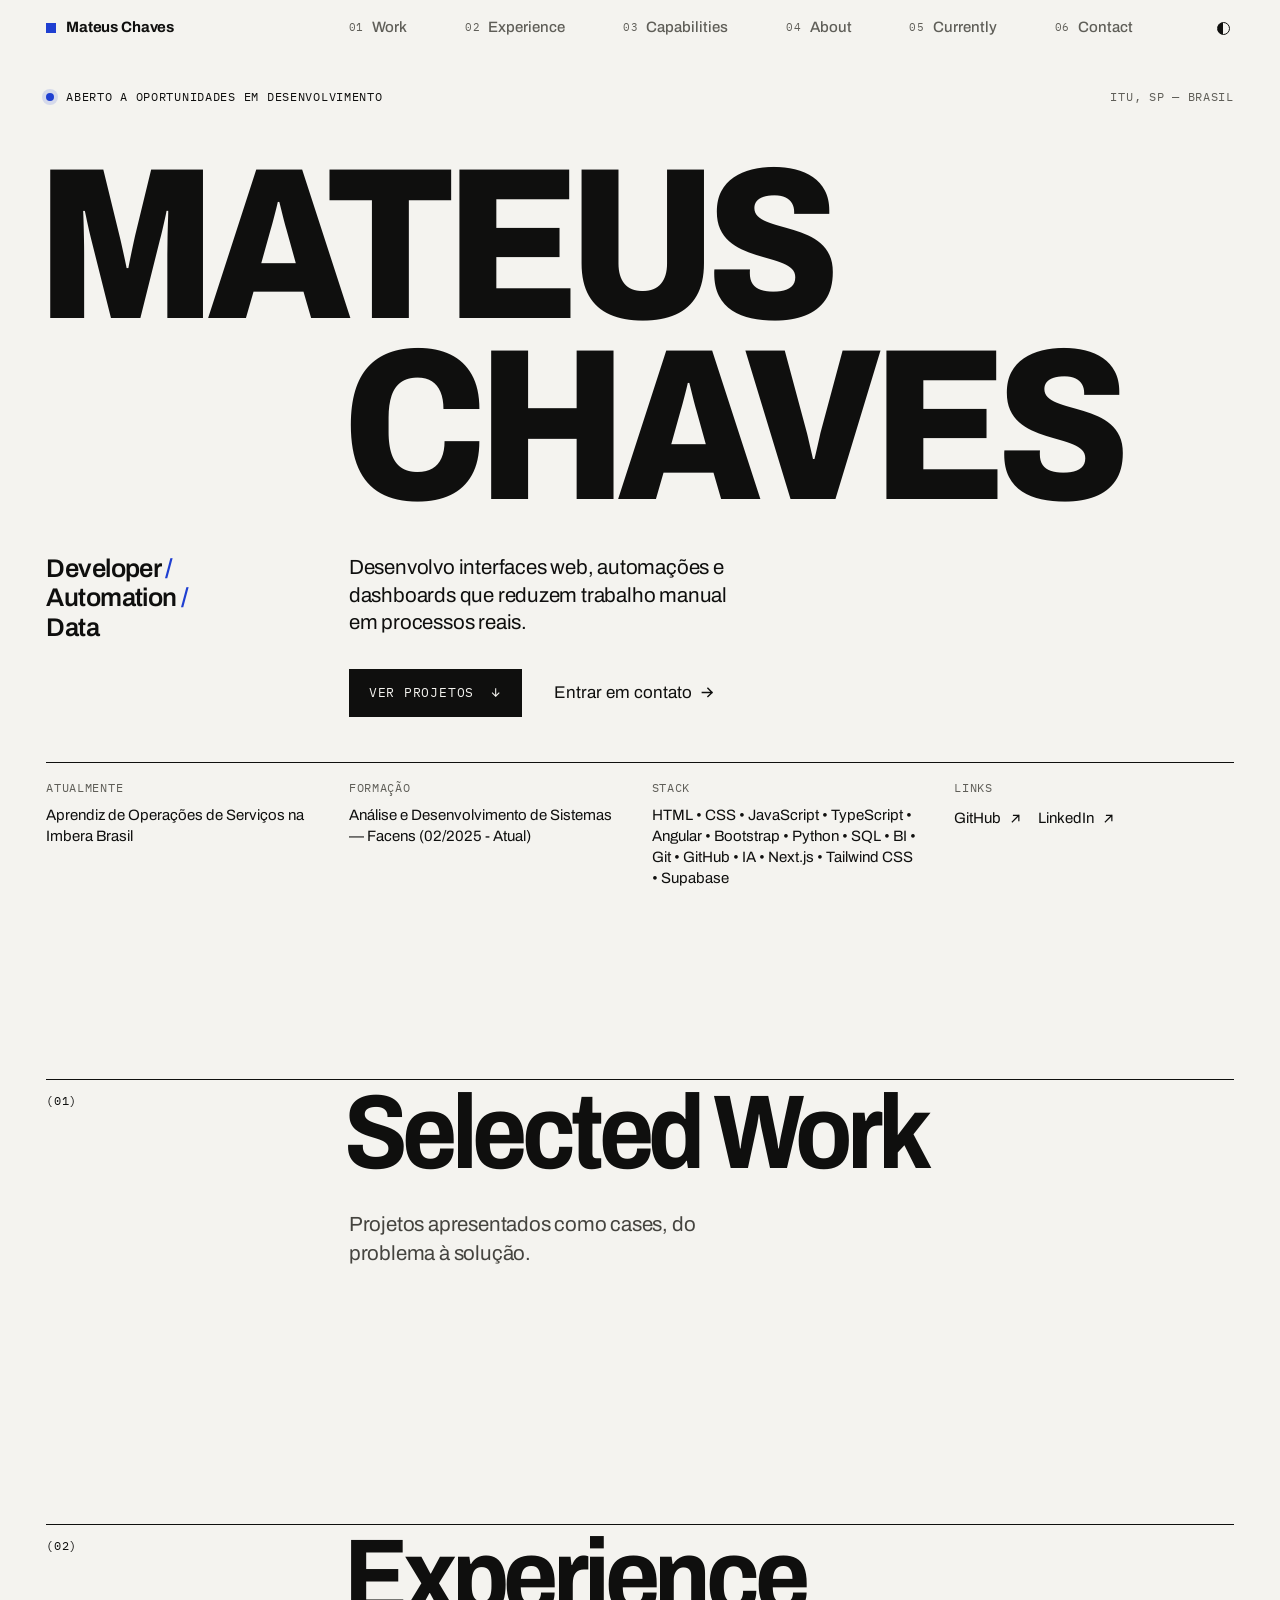
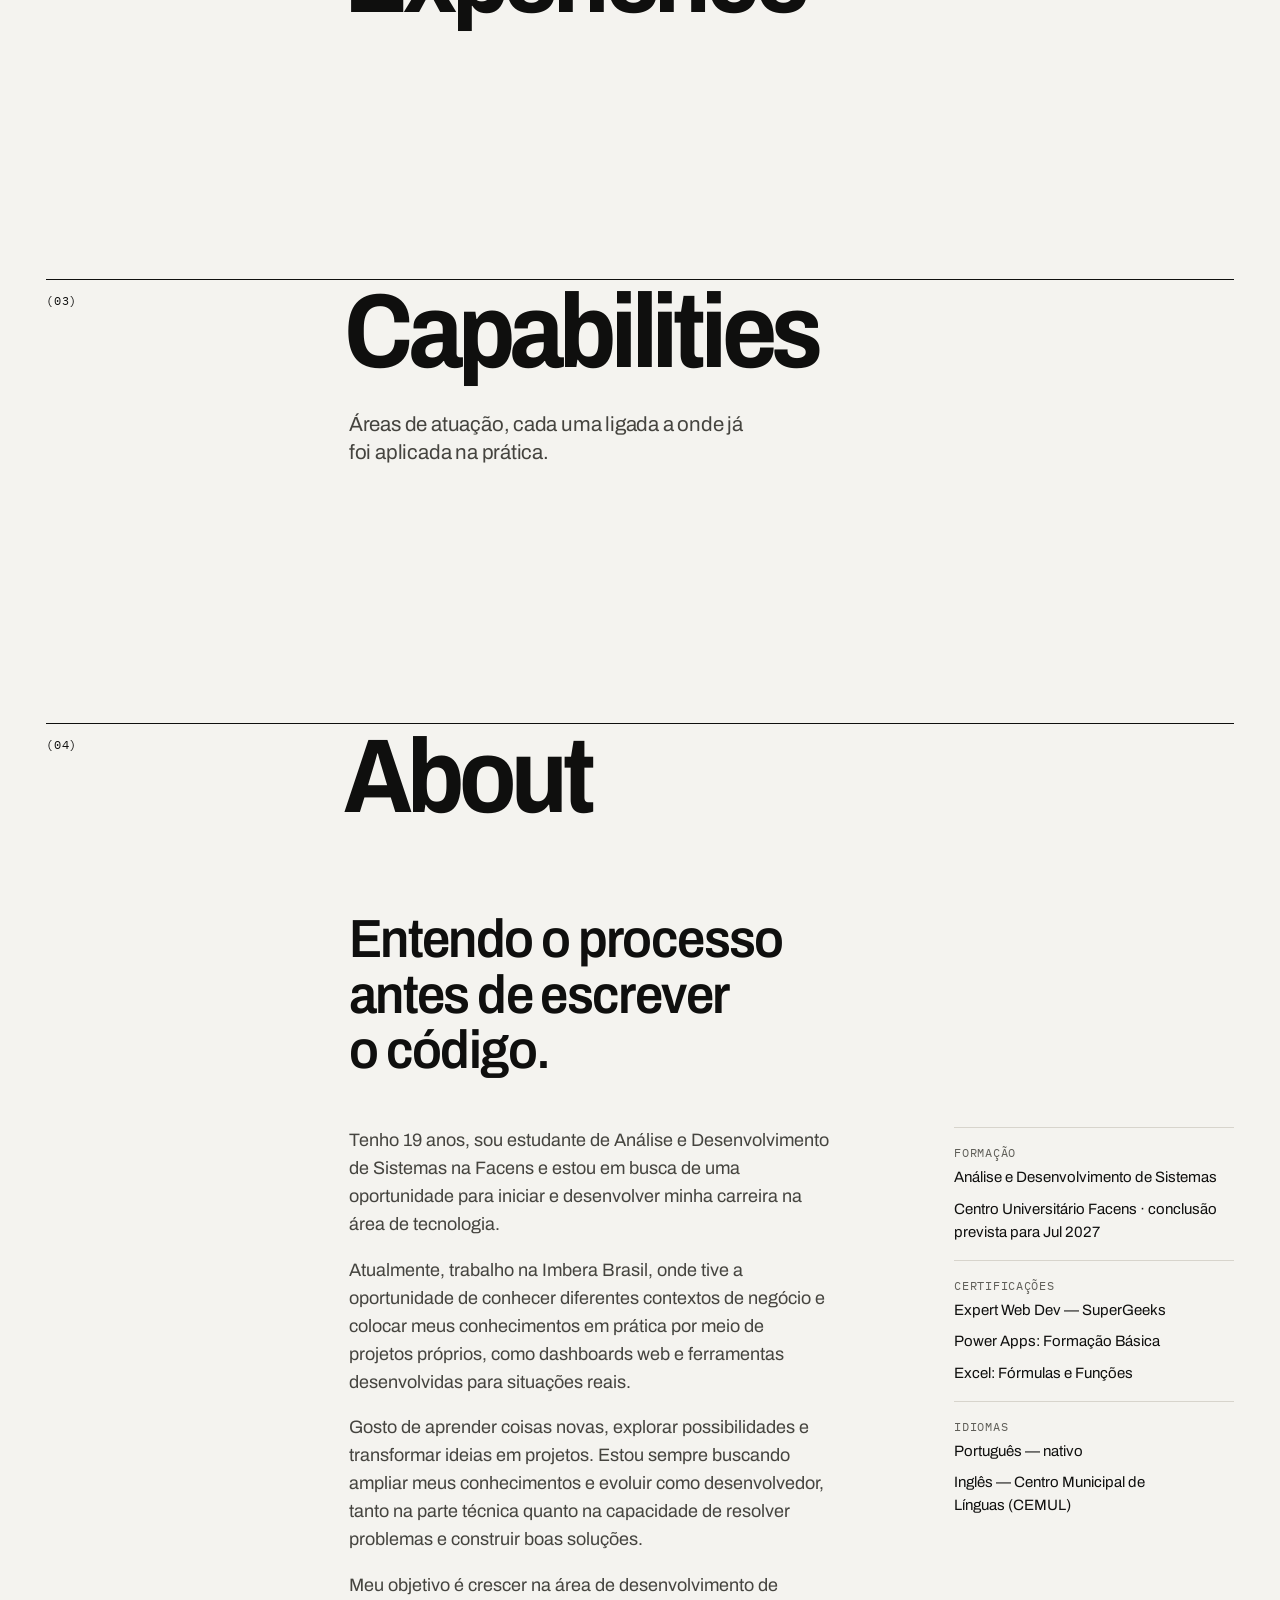
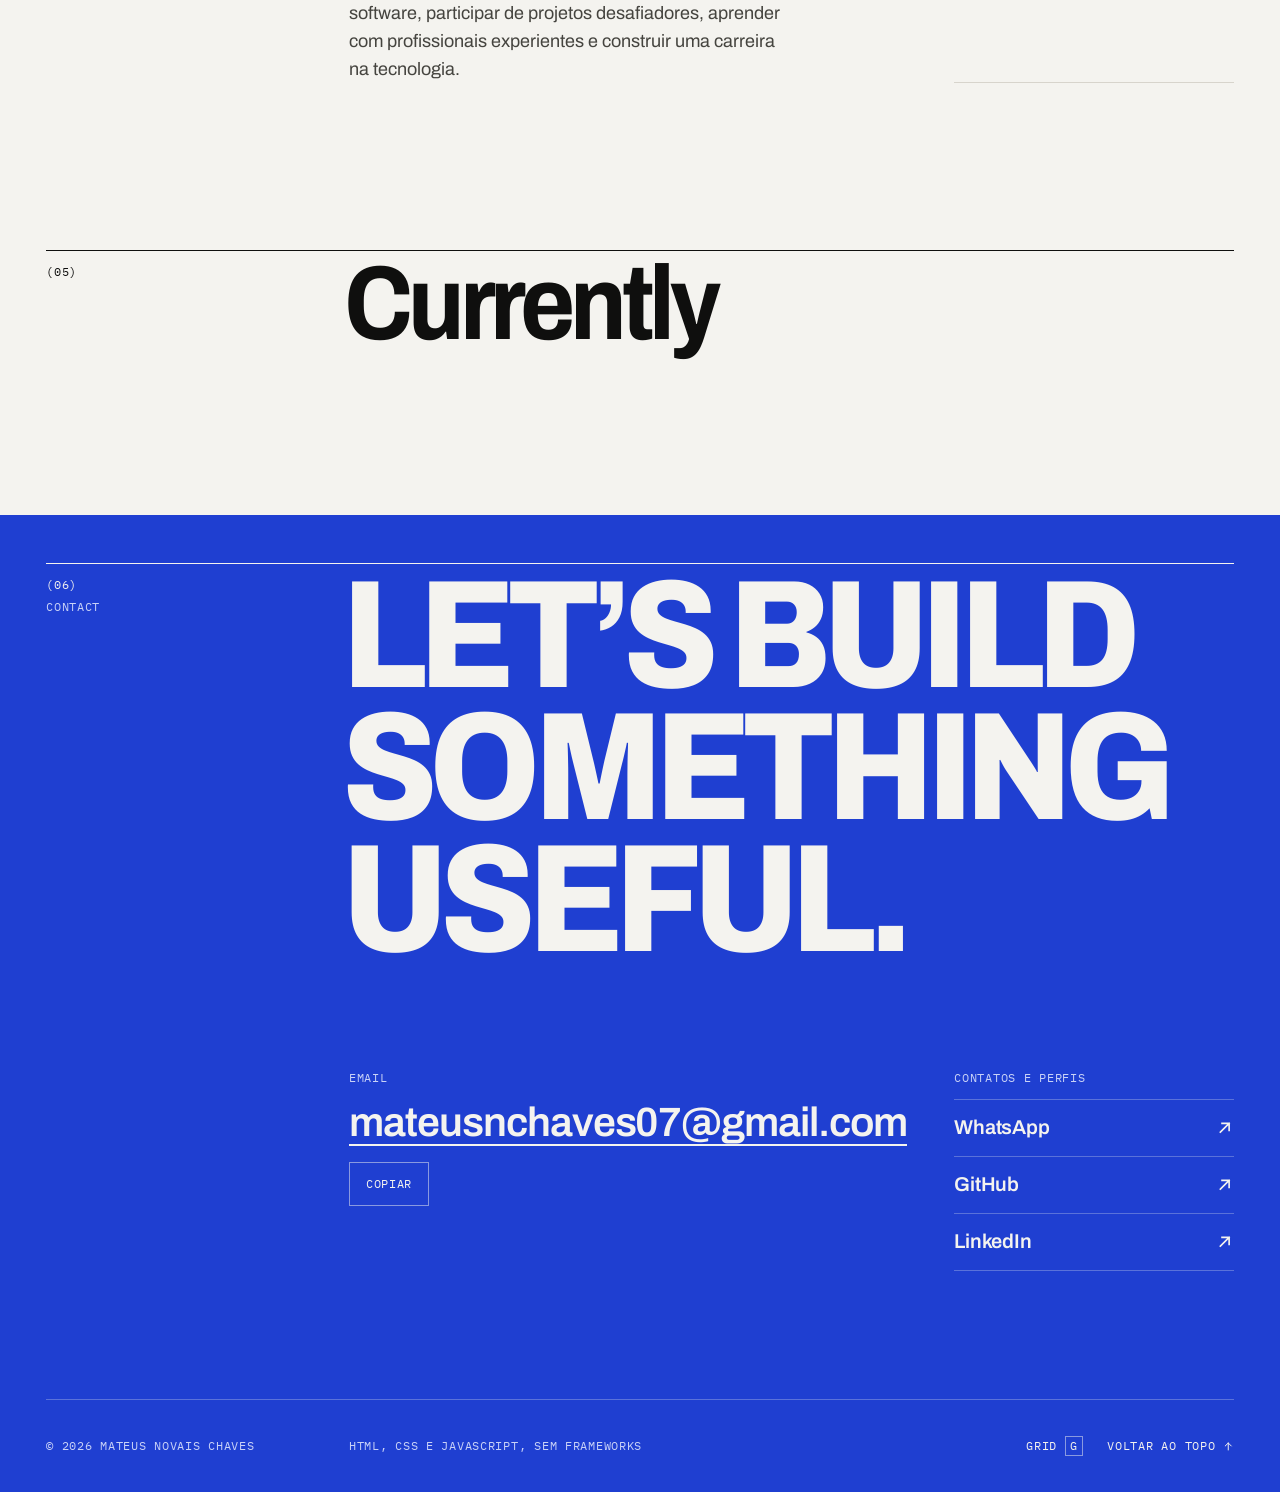
==== index.html @ 468cf343 "Redesenha projetos e adiciona modo escuro, intro e animações Projetos em zig-zag com moldura e pan v" ====
<!doctype html>
<html lang="pt-BR">
  <head>
    <meta charset="utf-8">
    <meta name="viewport" content="width=device-width, initial-scale=1">
    <title>Mateus Chaves — Developer / Automation / Data</title>
    <meta name="description" content="Portfólio de Mateus Chaves, estudante de Análise e Desenvolvimento de Sistemas. Desenvolvimento web, automação de processos e dados.">
    <meta name="author" content="Mateus Novais Chaves">
    <meta name="color-scheme" content="light">
    <meta name="theme-color" content="#f4f3ef">
    <link rel="canonical" href="https://mateusnchaves.github.io/">

    <meta property="og:type" content="website">
    <meta property="og:locale" content="pt_BR">
    <meta property="og:site_name" content="Mateus Chaves">
    <meta property="og:title" content="Mateus Chaves — Developer / Automation / Data">
    <meta property="og:description" content="Desenvolvimento web, automação de processos e dados.">
    <meta property="og:url" content="https://mateusnchaves.github.io/">
    <meta property="og:image" content="https://mateusnchaves.github.io/assets/og-image.png">
    <meta property="og:image:width" content="1200">
    <meta property="og:image:height" content="630">
    <meta property="og:image:alt" content="Mateus Chaves — Developer / Automation / Data">
    <meta name="twitter:card" content="summary_large_image">

    <link rel="icon" href="assets/favicon-32.png" sizes="32x32" type="image/png">
    <link rel="icon" href="assets/favicon.svg" type="image/svg+xml">
    <link rel="apple-touch-icon" href="assets/apple-touch-icon.png">

    <link rel="preconnect" href="https://fonts.googleapis.com">
    <link rel="preconnect" href="https://fonts.gstatic.com" crossorigin>
    <link rel="stylesheet" href="https://fonts.googleapis.com/css2?family=Archivo:wdth,wght@75..100,400..800&family=IBM+Plex+Mono:wght@400;500&display=swap">

    <link rel="stylesheet" href="src/styles/tokens.css">
    <link rel="stylesheet" href="src/styles/base.css">
    <link rel="stylesheet" href="src/styles/layout.css">
    <link rel="stylesheet" href="src/styles/components.css">
    <link rel="stylesheet" href="src/styles/sections.css">

    <script>
      (function () {
        var root = document.documentElement;
        root.classList.add('js');
        // Aplica o tema salvo antes da primeira pintura, para a página não piscar no tema errado.
        try {
          if (localStorage.getItem('theme') === 'dark') root.dataset.theme = 'dark';
        } catch (e) {}
        // Tela de entrada: só na primeira visita da sessão e sem movimento reduzido.
        try {
          if (!sessionStorage.getItem('intro-seen') && !matchMedia('(prefers-reduced-motion: reduce)').matches) {
            root.classList.add('is-loading');
          }
        } catch (e) {}
      })();
    </script>
    <script type="module" src="src/main.js"></script>

    <script type="application/ld+json">
      {
        "@context": "https://schema.org",
        "@type": "Person",
        "name": "Mateus Novais Chaves",
        "alternateName": "Mateus Chaves",
        "url": "https://mateusnchaves.github.io/",
        "email": "mailto:mateusnchaves07@gmail.com",
        "jobTitle": "Aprendiz de Operações de Serviços",
        "worksFor": { "@type": "Organization", "name": "Imbera Brasil" },
        "address": { "@type": "PostalAddress", "addressLocality": "Itu", "addressRegion": "SP", "addressCountry": "BR" },
        "knowsAbout": ["Desenvolvimento web", "Automação de processos", "Dados"],
        "sameAs": ["https://github.com/mateusnchaves", "https://www.linkedin.com/in/mateusnchaves"]
      }
    </script>
  </head>

  <body>
    <svg width="0" height="0" style="position: absolute" aria-hidden="true" focusable="false">
      <defs>
        <symbol id="icon-arrow-ne" viewBox="0 0 16 16">
          <path d="M4 12 12 4M5.5 4H12v6.5" fill="none" stroke="currentColor" stroke-width="1.5" stroke-linecap="square" />
        </symbol>
        <symbol id="icon-arrow-e" viewBox="0 0 16 16">
          <path d="M2.5 8H13M8.5 3.5 13 8l-4.5 4.5" fill="none" stroke="currentColor" stroke-width="1.5" stroke-linecap="square" />
        </symbol>
        <symbol id="icon-arrow-s" viewBox="0 0 16 16">
          <path d="M8 2.5V13M3.5 8.5 8 13l4.5-4.5" fill="none" stroke="currentColor" stroke-width="1.5" stroke-linecap="square" />
        </symbol>
        <symbol id="icon-arrow-n" viewBox="0 0 16 16">
          <path d="M8 13.5V3M3.5 7.5 8 3l4.5 4.5" fill="none" stroke="currentColor" stroke-width="1.5" stroke-linecap="square" />
        </symbol>
        <symbol id="icon-plus" viewBox="0 0 16 16">
          <path d="M8 2.5v11M2.5 8h11" fill="none" stroke="currentColor" stroke-width="1.5" stroke-linecap="square" />
        </symbol>
      </defs>
    </svg>

    <div class="loader" aria-hidden="true" data-loader>
      <div class="container loader__inner">
        <p class="loader__name meta">Mateus Chaves</p>
        <p class="loader__count" data-loader-count>000</p>
        <div class="loader__bar"><span data-loader-bar></span></div>
      </div>
    </div>
    <script>
      // Contador da tela de entrada: sobe de 000 a 100 em ~1,4s (segura em 90 até a página carregar) e sai para cima.
      (function () {
        var root = document.documentElement;
        if (!root.classList.contains('is-loading')) return;

        var DURATION = 1400;
        var MAX_WAIT = 3500;
        var count = document.querySelector('[data-loader-count]');
        var bar = document.querySelector('[data-loader-bar]');
        var start = performance.now();
        var loaded = false;
        window.addEventListener('load', function () { loaded = true; }, { once: true });

        function frame(now) {
          var elapsed = now - start;
          var ready = loaded || elapsed > MAX_WAIT;
          var t = Math.min(elapsed / DURATION, ready ? 1 : 0.9);
          var progress = 1 - Math.pow(1 - t, 3);
          count.textContent = String(Math.round(progress * 100)).padStart(3, '0');
          bar.style.setProperty('--progress', progress.toFixed(3));
          if (t < 1) return requestAnimationFrame(frame);

          try { sessionStorage.setItem('intro-seen', '1'); } catch (e) {}
          setTimeout(function () {
            root.classList.add('is-revealing');
            setTimeout(function () { root.classList.remove('is-loading', 'is-revealing'); }, 800);
          }, 200);
        }
        requestAnimationFrame(frame);
      })();
    </script>

    <a class="skip-link" href="#main">Pular para o conteúdo</a>

    <header class="site-header" data-header>
      <div class="container site-header__inner">
        <a class="brand" href="#top"><span class="brand__mark" aria-hidden="true"></span>Mateus Chaves</a>
        <p class="site-header__current meta" aria-hidden="true" data-current-section>00 Index</p>
        <button
          class="theme-toggle"
          type="button"
          aria-pressed="false"
          aria-label="Modo escuro"
          data-theme-toggle
        ><span class="theme-toggle__mark" aria-hidden="true"></span></button>
        <button
          class="menu-toggle meta"
          type="button"
          aria-expanded="false"
          aria-controls="site-nav"
          data-menu-toggle
          data-label-expanded="Fechar"
          data-label-collapsed="Menu"
        >Menu</button>
        <nav class="site-nav" id="site-nav" aria-label="Seções" data-nav>
          <ol class="site-nav__list">
            <li><a class="site-nav__link" href="#work"><span class="site-nav__index">01</span><span lang="en" data-label>Work</span></a></li>
            <li><a class="site-nav__link" href="#experience"><span class="site-nav__index">02</span><span lang="en" data-label>Experience</span></a></li>
            <li><a class="site-nav__link" href="#capabilities"><span class="site-nav__index">03</span><span lang="en" data-label>Capabilities</span></a></li>
            <li><a class="site-nav__link" href="#about"><span class="site-nav__index">04</span><span lang="en" data-label>About</span></a></li>
            <li><a class="site-nav__link" href="#currently"><span class="site-nav__index">05</span><span lang="en" data-label>Currently</span></a></li>
            <li><a class="site-nav__link" href="#contact"><span class="site-nav__index">06</span><span lang="en" data-label>Contact</span></a></li>
          </ol>
          <button class="theme-toggle theme-toggle--menu" type="button" aria-pressed="false" data-theme-toggle>
            <span class="theme-toggle__mark" aria-hidden="true"></span>
            <span>Modo escuro</span>
          </button>
        </nav>
      </div>
    </header>

    <main id="main">
      <section class="hero" id="top" aria-labelledby="hero-title" data-section>
        <div class="container hero__inner">
          <div class="hero__top grid">
            <p class="hero__status status meta" data-intro style="--i: 0">
              <span class="status__dot" aria-hidden="true"></span>Aberto a oportunidades em desenvolvimento
            </p>
            <p class="hero__location meta" data-intro style="--i: 1">Itu, SP — Brasil</p>
          </div>

          <h1 class="hero__title" id="hero-title">
            <span class="hero__line">Mateus</span>
            <span class="hero__line">Chaves</span>
          </h1>

          <div class="hero__body grid">
            <p class="hero__role" lang="en" data-intro style="--i: 2">
              <span class="hero__role-part">Developer <span class="hero__role-sep">/</span></span>
              <span class="hero__role-part">Automation <span class="hero__role-sep">/</span></span>
              <span class="hero__role-part">Data</span>
            </p>
            <div class="hero__intro" data-intro style="--i: 3">
              <p class="hero__statement">
                Desenvolvo interfaces web, automações e dashboards que reduzem trabalho manual em processos reais.
              </p>
              <div class="hero__actions">
                <a class="button" href="#work">
                  Ver projetos
                  <svg class="icon" aria-hidden="true" focusable="false"><use href="#icon-arrow-s"></use></svg>
                </a>
                <a class="link-arrow" href="#contact">
                  Entrar em contato
                  <svg class="icon icon--east" aria-hidden="true" focusable="false"><use href="#icon-arrow-e"></use></svg>
                </a>
              </div>
            </div>
          </div>

          <dl class="hero__facts grid" data-intro style="--i: 4">
            <div class="fact">
              <dt class="meta">Atualmente</dt>
              <dd>Aprendiz de Operações de Serviços na Imbera Brasil</dd>
            </div>
            <div class="fact">
              <dt class="meta">Formação</dt>
              <dd>Análise e Desenvolvimento de Sistemas — Facens (02/2025 - Atual)</dd>
            </div>
            <div class="fact">
              <dt class="meta">Stack</dt>
              <dd>HTML • CSS • JavaScript • TypeScript • Angular • Bootstrap • Python • SQL • BI • Git • GitHub • IA • Next.js • Tailwind CSS • Supabase</dd>
            </div>
            <div class="fact">
              <dt class="meta">Links</dt>
              <dd class="fact__links">
                <a class="link-arrow" href="https://github.com/mateusnchaves" target="_blank" rel="me noopener noreferrer">
                  <span>GitHub<span class="visually-hidden"> (abre em nova aba)</span></span>
                  <svg class="icon" aria-hidden="true" focusable="false"><use href="#icon-arrow-ne"></use></svg>
                </a>
                <a class="link-arrow" href="https://www.linkedin.com/in/mateusnchaves" target="_blank" rel="me noopener noreferrer">
                  <span>LinkedIn<span class="visually-hidden"> (abre em nova aba)</span></span>
                  <svg class="icon" aria-hidden="true" focusable="false"><use href="#icon-arrow-ne"></use></svg>
                </a>
              </dd>
            </div>
          </dl>
        </div>
      </section>

      <section class="section" id="work" aria-labelledby="work-title" data-section>
        <div class="container">
          <header class="section-head grid" data-reveal>
            <p class="section-head__label">
              <span class="section-head__index meta">(01)</span>
              <span class="meta" data-meta="projects"></span>
            </p>
            <h2 class="section-head__title" id="work-title" lang="en">Selected Work</h2>
            <p class="section-head__lede">Projetos apresentados como cases, do problema à solução.</p>
          </header>
          <div data-mount="projects">
            <noscript>
              <p>Os projetos são carregados com JavaScript. Veja os repositórios no <a href="https://github.com/mateusnchaves">GitHub</a>.</p>
            </noscript>
          </div>
        </div>
      </section>

      <section class="section" id="experience" aria-labelledby="experience-title" data-section>
        <div class="container">
          <header class="section-head grid" data-reveal>
            <p class="section-head__label">
              <span class="section-head__index meta">(02)</span>
              <span class="meta" data-meta="experience"></span>
            </p>
            <h2 class="section-head__title" id="experience-title" lang="en">Experience</h2>
          </header>
          <div data-mount="experience">
            <noscript>
              <p>A experiência profissional é carregada com JavaScript. Veja o perfil no <a href="https://www.linkedin.com/in/mateusnchaves">LinkedIn</a>.</p>
            </noscript>
          </div>
        </div>
      </section>

      <section class="section" id="capabilities" aria-labelledby="capabilities-title" data-section>
        <div class="container">
          <header class="section-head grid" data-reveal>
            <p class="section-head__label">
              <span class="section-head__index meta">(03)</span>
              <span class="meta" data-meta="capabilities"></span>
            </p>
            <h2 class="section-head__title" id="capabilities-title" lang="en">Capabilities</h2>
            <p class="section-head__lede">Áreas de atuação, cada uma ligada a onde já foi aplicada na prática.</p>
          </header>
          <div data-mount="capabilities"></div>
        </div>
      </section>

      <section class="section" id="about" aria-labelledby="about-title" data-section>
        <div class="container">
          <header class="section-head grid" data-reveal>
            <p class="section-head__label">
              <span class="section-head__index meta">(04)</span>
            </p>
            <h2 class="section-head__title" id="about-title" lang="en">About</h2>
          </header>

          <div class="about grid">
            <p class="about__lead" data-reveal>Entendo o processo antes de escrever o código.</p>

            <div class="about__text" data-reveal>
              <p>
                Tenho 19 anos, sou estudante de Análise e Desenvolvimento de Sistemas na Facens e estou em busca de uma oportunidade para iniciar e desenvolver minha carreira na área de tecnologia.
              </p>
              <p>
                Atualmente, trabalho na Imbera Brasil, onde tive a oportunidade de conhecer diferentes contextos de negócio e colocar meus conhecimentos em prática por meio de projetos próprios, como dashboards web e ferramentas desenvolvidas para situações reais.
              </p>
              <p>
                Gosto de aprender coisas novas, explorar possibilidades e transformar ideias em projetos. Estou sempre buscando ampliar meus conhecimentos e evoluir como desenvolvedor, tanto na parte técnica quanto na capacidade de resolver problemas e construir boas soluções.
              </p>
              <p>
                Meu objetivo é crescer na área de desenvolvimento de software, participar de projetos desafiadores, aprender com profissionais experientes e construir uma carreira na tecnologia.
              </p>
            </div>

            <dl class="about__facts" data-reveal>
              <div class="about__fact">
                <dt class="meta">Formação</dt>
                <dd>Análise e Desenvolvimento de Sistemas</dd>
                <dd>Centro Universitário Facens · conclusão prevista para Jul 2027</dd>
              </div>
              <div class="about__fact">
                <dt class="meta">Certificações</dt>
                <dd>Expert Web Dev — SuperGeeks</dd>
                <dd>Power Apps: Formação Básica</dd>
                <dd>Excel: Fórmulas e Funções</dd>
              </div>
              <div class="about__fact">
                <dt class="meta">Idiomas</dt>
                <dd>Português — nativo</dd>
                <dd>Inglês — Centro Municipal de Línguas (CEMUL)</dd>
              </div>
            </dl>
          </div>
        </div>
      </section>

      <section class="section" id="currently" aria-labelledby="currently-title" data-section>
        <div class="container">
          <header class="section-head grid" data-reveal>
            <p class="section-head__label">
              <span class="section-head__index meta">(05)</span>
              <span class="meta" data-meta="currently"></span>
            </p>
            <h2 class="section-head__title" id="currently-title" lang="en">Currently</h2>
          </header>
          <div data-mount="currently"></div>
        </div>
      </section>

      <section class="contact" id="contact" aria-labelledby="contact-title" data-section>
        <div class="container">
          <header class="section-head grid">
            <p class="section-head__label">
              <span class="section-head__index meta">(06)</span>
              <span class="meta" lang="en">Contact</span>
            </p>
            <h2 class="section-head__title contact__title" id="contact-title" lang="en" data-reveal>
              <span>Let’s build</span>
              <span>something</span>
              <span>useful.</span>
            </h2>
          </header>

          <div class="contact__body grid">
            <div class="contact__block contact__block--email" data-reveal>
              <p class="meta">Email</p>
              <div class="contact__email">
                <a class="contact__email-link" href="mailto:mateusnchaves07@gmail.com">mateusnchaves07@gmail.com</a>
                <button
                  class="contact__copy"
                  type="button"
                  hidden
                  data-copy="mateusnchaves07@gmail.com"
                  data-copied-label="Copiado"
                  data-copied-message="Email copiado para a área de transferência."
                >Copiar</button>
                <span class="visually-hidden" role="status" data-copy-status></span>
              </div>
            </div>

            <div class="contact__block contact__block--links" data-reveal>
              <p class="meta">Contatos e perfis</p>
              <ul class="contact__links">
                <li>
                  <a class="link-arrow" href="https://wa.link/pujfuz" target="_blank" rel="noopener noreferrer">
                    <span>WhatsApp<span class="visually-hidden"> (abre em nova aba)</span></span>
                    <svg class="icon" aria-hidden="true" focusable="false"><use href="#icon-arrow-ne"></use></svg>
                  </a>
                </li>
                <li>
                  <a class="link-arrow" href="https://github.com/mateusnchaves" target="_blank" rel="me noopener noreferrer">
                    <span>GitHub<span class="visually-hidden"> (abre em nova aba)</span></span>
                    <svg class="icon" aria-hidden="true" focusable="false"><use href="#icon-arrow-ne"></use></svg>
                  </a>
                </li>
                <li>
                  <a class="link-arrow" href="https://www.linkedin.com/in/mateusnchaves" target="_blank" rel="me noopener noreferrer">
                    <span>LinkedIn<span class="visually-hidden"> (abre em nova aba)</span></span>
                    <svg class="icon" aria-hidden="true" focusable="false"><use href="#icon-arrow-ne"></use></svg>
                  </a>
                </li>
              </ul>
            </div>
          </div>
        </div>
      </section>
    </main>

    <footer class="site-footer">
      <div class="container">
        <div class="grid site-footer__inner">
          <p class="site-footer__item meta">© <span data-year>2026</span> Mateus Novais Chaves</p>
          <p class="site-footer__item meta">HTML, CSS e JavaScript, sem frameworks</p>
          <div class="site-footer__actions meta">
            <button type="button" aria-pressed="false" data-grid-toggle>Grid <kbd>G</kbd></button>
            <a href="#top">
              Voltar ao topo
              <svg class="icon" aria-hidden="true" focusable="false"><use href="#icon-arrow-n"></use></svg>
            </a>
          </div>
        </div>
      </div>
    </footer>

    <div class="grid-overlay" aria-hidden="true" hidden data-grid-overlay></div>
  </body>
</html>
---- src/styles/tokens.css ----
:root {
  color-scheme: light;

  /* Color */
  --color-paper: #f4f3ef;
  --color-surface: #eae8e2;
  --color-ink: #0f0f0e;
  --color-ink-2: #45443f;
  --color-ink-3: #5f5e58;
  --color-line: #d7d4cc;
  --color-cobalt: #1f3fd1;
  --color-cobalt-tint: rgb(31 63 209 / 0.06);
  /* Fundo cobalto com texto claro (contato, rodapé, seleção). No claro é igual ao acento. */
  --color-cobalt-fill: var(--color-cobalt);
  --color-on-cobalt: #f4f3ef;
  --color-on-cobalt-2: #c9d2f7;

  /* Type */
  --font-sans: "Archivo", "Helvetica Neue", Arial, system-ui, sans-serif;
  --font-mono: "IBM Plex Mono", ui-monospace, "SFMono-Regular", Menlo, Consolas, monospace;

  --text-hero: clamp(4.25rem, min(17vw, 24svh), 16.5rem);
  --text-display: clamp(3rem, 8.2vw, 8rem);
  --text-h2: clamp(2rem, 4.2vw, 3.75rem);
  --text-h3: clamp(1.375rem, 2vw, 1.75rem);
  --text-lead: clamp(1.1875rem, 1.6vw, 1.5rem);
  --text-body: 1.0625rem;
  --text-small: 0.9375rem;
  --text-meta: 0.75rem;

  --leading-display: 0.86;
  --leading-heading: 1.04;
  --leading-body: 1.55;

  --tracking-display: -0.05em;
  --tracking-heading: -0.03em;
  --tracking-meta: 0.06em;

  --stretch-display: 88%;
  /* Compensa o recuo lateral das letras em tamanhos grandes, alinhando-as à borda do grid. */
  --optical-offset: -0.045em;

  /* Space */
  --space-1: 0.25rem;
  --space-2: 0.5rem;
  --space-3: 0.75rem;
  --space-4: 1rem;
  --space-5: 1.5rem;
  --space-6: 2rem;
  --space-7: 3rem;
  --space-8: 4rem;
  --space-9: 6rem;

  /* Layout */
  --columns: 12;
  --gutter: clamp(1rem, 1.8vw, 1.5rem);
  --margin: clamp(1rem, 3.6vw, 3.5rem);
  --max-width: 100rem;
  --header-height: 3.5rem;
  --section-space: clamp(6rem, 13vw, 11rem);

  --rule: 1px solid var(--color-line);
  --rule-strong: 1px solid var(--color-ink);

  /* Motion */
  --ease-out: cubic-bezier(0.2, 0.7, 0.1, 1);
  --duration-fast: 160ms;
  --duration-base: 320ms;
  --duration-slow: 800ms;
}

/* Modo escuro: só quando o visitante liga no botão do header. O tema claro é o padrão. */
:root[data-theme="dark"] {
  color-scheme: dark;

  --color-paper: #121211;
  --color-surface: #1c1b19;
  --color-ink: #ecebe5;
  --color-ink-2: #b9b7af;
  --color-ink-3: #94928a;
  --color-line: #2e2d2a;
  --color-cobalt: #8095ff;
  --color-cobalt-fill: #2a46d6;
  --color-cobalt-tint: rgb(128 149 255 / 0.1);
}
---- src/styles/base.css ----
*,
*::before,
*::after {
  box-sizing: border-box;
}

* {
  margin: 0;
}

html {
  -webkit-text-size-adjust: 100%;
  text-size-adjust: 100%;
}

body {
  min-height: 100vh;
  background-color: var(--color-paper);
  color: var(--color-ink);
  font-family: var(--font-sans);
  font-size: var(--text-body);
  line-height: var(--leading-body);
  font-kerning: normal;
  -webkit-font-smoothing: antialiased;
  -moz-osx-font-smoothing: grayscale;
}

img,
svg {
  display: block;
  max-width: 100%;
}

img {
  height: auto;
}

ul,
ol {
  padding: 0;
  list-style: none;
}

a {
  color: inherit;
  text-decoration: none;
}

button {
  padding: 0;
  border: 0;
  background: none;
  color: inherit;
  font: inherit;
  cursor: pointer;
}

h1,
h2,
h3,
h4 {
  font-size: inherit;
  font-weight: inherit;
  line-height: var(--leading-heading);
  text-wrap: balance;
}

p,
li,
dd {
  text-wrap: pretty;
}

code {
  font-family: var(--font-mono);
  font-size: 0.92em;
}

::selection {
  background-color: var(--color-cobalt-fill);
  color: var(--color-on-cobalt);
}

:focus-visible {
  outline: 2px solid var(--color-cobalt);
  outline-offset: 3px;
}

[id] {
  scroll-margin-top: var(--header-height);
}

/* Utilities */

.visually-hidden:not(:focus, :active) {
  position: absolute;
  width: 1px;
  height: 1px;
  overflow: hidden;
  clip-path: inset(50%);
  white-space: nowrap;
}

.meta {
  font-family: var(--font-mono);
  font-size: var(--text-meta);
  font-weight: 400;
  line-height: 1.5;
  letter-spacing: var(--tracking-meta);
  text-transform: uppercase;
  color: var(--color-ink-3);
  font-variant-numeric: tabular-nums;
}

.skip-link {
  position: fixed;
  top: var(--space-3);
  left: var(--space-3);
  z-index: 100;
  padding: var(--space-3) var(--space-4);
  background-color: var(--color-ink);
  color: var(--color-paper);
  font-family: var(--font-mono);
  font-size: var(--text-meta);
  letter-spacing: var(--tracking-meta);
  text-transform: uppercase;
  transform: translateY(-200%);
}

.skip-link:focus {
  transform: none;
}

/* Motion */

@media (prefers-reduced-motion: no-preference) {
  html {
    scroll-behavior: smooth;
  }

  .has-reveal [data-reveal] {
    transition:
      opacity var(--duration-slow) var(--ease-out) var(--reveal-delay, 0ms),
      transform var(--duration-slow) var(--ease-out) var(--reveal-delay, 0ms);
  }

  .has-reveal [data-reveal]:not(.is-revealed) {
    opacity: 0;
    transform: translateY(1.5rem);
  }
}

@media (prefers-reduced-motion: reduce) {
  *,
  *::before,
  *::after {
    animation-duration: 0.01ms !important;
    animation-iteration-count: 1 !important;
    transition-duration: 0.01ms !important;
    transition-delay: 0ms !important;
  }
}
---- src/styles/layout.css ----
/*
  Breakpoints
  48em  (768px)  tablet
  60em  (960px)  navegação em linha
  64em  (1024px) desktop — ativa a coluna lateral de metadados (colunas 1–3)
*/

.container {
  width: 100%;
  max-width: var(--max-width);
  margin-inline: auto;
  padding-inline: var(--margin);
}

.grid {
  display: grid;
  grid-template-columns: repeat(var(--columns), minmax(0, 1fr));
  column-gap: var(--gutter);
}

.scroll-sentinel {
  position: absolute;
  top: 0;
  left: 0;
  width: 1px;
  height: 8px;
  pointer-events: none;
}

/* Header */

.site-header {
  position: fixed;
  inset: 0 0 auto;
  z-index: 50;
  background-color: var(--color-paper);
  border-bottom: 1px solid transparent;
  transition: border-color var(--duration-base) ease;
}

.site-header.is-scrolled,
.is-menu-open .site-header {
  border-bottom-color: var(--color-line);
}

.site-header__inner {
  display: flex;
  align-items: center;
  justify-content: space-between;
  gap: var(--space-4);
  height: var(--header-height);
}

.brand {
  display: inline-flex;
  align-items: center;
  gap: 0.625rem;
  font-size: var(--text-small);
  font-weight: 700;
  letter-spacing: -0.01em;
  white-space: nowrap;
}

.brand__mark {
  width: 0.625rem;
  height: 0.625rem;
  background-color: var(--color-cobalt);
  transition: transform var(--duration-base) var(--ease-out);
}

.brand:hover .brand__mark {
  transform: rotate(45deg);
}

.site-header__current {
  flex: 1;
  color: var(--color-ink);
  text-align: center;
}

.theme-toggle {
  display: inline-grid;
  place-items: center;
  min-width: 2.75rem;
  min-height: 2.75rem;
  color: var(--color-ink);
}

/* Círculo meio preenchido: gira meia volta no hover e inverte no modo escuro. */
.theme-toggle__mark {
  width: 0.8125rem;
  height: 0.8125rem;
  border: 1.5px solid currentColor;
  border-radius: 50%;
  background: linear-gradient(90deg, currentColor 50%, transparent 50%);
  transition: transform var(--duration-base) var(--ease-out);
}

.theme-toggle:hover .theme-toggle__mark,
.theme-toggle[aria-pressed="true"] .theme-toggle__mark {
  transform: rotate(180deg);
}

.theme-toggle[aria-pressed="true"]:hover .theme-toggle__mark {
  transform: rotate(0deg);
}

/* No celular o botão fica dentro do menu, para o header não apertar. */
.theme-toggle--menu {
  display: inline-flex;
  gap: var(--space-3);
  margin-top: var(--space-5);
  font-family: var(--font-mono);
  font-size: var(--text-meta);
  letter-spacing: var(--tracking-meta);
  text-transform: uppercase;
}

@media (max-width: 59.99em) {
  .site-header__inner > .theme-toggle {
    display: none;
  }
}

@media (min-width: 60em) {
  .theme-toggle--menu {
    display: none;
  }
}

.menu-toggle {
  min-width: 3.5rem;
  min-height: 2.75rem;
  color: var(--color-ink);
  text-align: right;
}

.site-nav__link {
  position: relative;
  display: inline-flex;
  align-items: baseline;
  gap: 0.5rem;
  color: var(--color-ink-3);
  font-size: var(--text-small);
  font-weight: 500;
  transition: color var(--duration-fast) ease;
}

.site-nav__index {
  font-family: var(--font-mono);
  font-size: 0.6875rem;
  font-weight: 400;
  letter-spacing: var(--tracking-meta);
  font-variant-numeric: tabular-nums;
  transition: color var(--duration-fast) ease;
}

.site-nav__link:hover,
.site-nav__link[aria-current="true"] {
  color: var(--color-ink);
}

.site-nav__link[aria-current="true"] .site-nav__index {
  color: var(--color-cobalt);
}

@media (max-width: 59.99em) {
  .site-nav {
    position: fixed;
    inset: var(--header-height) 0 0;
    display: none;
    overflow-y: auto;
    padding: var(--space-5) var(--margin) var(--space-7);
    background-color: var(--color-paper);
  }

  .is-menu-open {
    overflow: hidden;
  }

  .is-menu-open .site-nav {
    display: block;
    animation: menu-in var(--duration-base) var(--ease-out);
  }

  .site-nav__link {
    width: 100%;
    padding-block: var(--space-4);
    border-bottom: var(--rule);
    color: var(--color-ink);
    font-size: clamp(2rem, 9vw, 3rem);
    font-weight: 700;
    font-stretch: var(--stretch-display);
    letter-spacing: var(--tracking-heading);
    line-height: 1;
  }

  .site-nav__index {
    min-width: 2rem;
    color: var(--color-ink-3);
  }
}

@media (min-width: 60em) {
  .site-header__inner {
    display: grid;
    grid-template-columns: repeat(var(--columns), minmax(0, 1fr));
    column-gap: var(--gutter);
  }

  .brand {
    grid-column: 1 / span 3;
  }

  .site-nav {
    grid-column: 4 / span 8;
    align-self: stretch;
  }

  .theme-toggle {
    grid-row: 1;
    grid-column: 12;
    justify-self: end;
    margin-right: calc(var(--space-3) * -1);
  }

  .site-nav__list {
    display: flex;
    justify-content: space-between;
    height: 100%;
  }

  .site-nav__link {
    align-items: center;
    height: 100%;
  }

  .site-nav__link::after {
    content: "";
    position: absolute;
    right: 0;
    bottom: -1px;
    left: 0;
    height: 2px;
    background-color: var(--color-cobalt);
    transform: scaleX(0);
    transform-origin: left;
    transition: transform var(--duration-base) var(--ease-out);
  }

  .site-nav__link[aria-current="true"]::after {
    transform: scaleX(1);
  }

  .site-header__current,
  .menu-toggle {
    display: none;
  }
}

@keyframes menu-in {
  from {
    opacity: 0;
    transform: translateY(-0.5rem);
  }
}

/* Sections */

.section {
  padding-top: var(--section-space);
}

.section-head {
  row-gap: var(--space-5);
  margin-bottom: clamp(3rem, 7vw, 6.5rem);
  padding-top: var(--space-3);
  border-top: var(--rule-strong);
}

.section-head__label {
  display: flex;
  grid-column: 1 / -1;
  justify-content: space-between;
  gap: var(--space-4);
}

.section-head__index {
  color: var(--color-ink);
}

.section-head__title {
  grid-column: 1 / -1;
  margin-left: var(--optical-offset);
  font-size: var(--text-display);
  font-weight: 700;
  font-stretch: var(--stretch-display);
  line-height: var(--leading-display);
  letter-spacing: var(--tracking-display);
}

.section-head__lede {
  grid-column: 1 / -1;
  max-width: 34ch;
  color: var(--color-ink-2);
  font-size: var(--text-lead);
  line-height: 1.4;
  letter-spacing: -0.01em;
}

@media (min-width: 64em) {
  .section-head {
    row-gap: var(--space-6);
  }

  .section-head__label {
    grid-column: 1 / span 3;
    flex-direction: column;
    justify-content: flex-start;
    gap: var(--space-1);
  }

  .section-head__title {
    grid-column: 4 / -1;
    margin-top: -0.04em;
  }

  .section-head__lede {
    grid-column: 4 / span 6;
  }
}

/* Footer */

.site-footer {
  background-color: var(--color-cobalt-fill);
  color: var(--color-on-cobalt);
}

.site-footer__inner {
  row-gap: var(--space-3);
  padding-block: var(--space-5);
  border-top: 1px solid color-mix(in srgb, var(--color-on-cobalt) 28%, transparent);
}

.site-footer .meta {
  color: var(--color-on-cobalt-2);
}

.site-footer__item {
  grid-column: 1 / -1;
}

.site-footer__actions {
  display: flex;
  grid-column: 1 / -1;
  gap: var(--space-5);
}

.site-footer__actions a,
.site-footer__actions button {
  display: inline-flex;
  align-items: center;
  gap: 0.5rem;
  min-height: 2.75rem;
  color: var(--color-on-cobalt);
  text-transform: inherit;
  letter-spacing: inherit;
}

.site-footer__actions .icon {
  transition: transform var(--duration-base) var(--ease-out);
}

.site-footer__actions a:hover .icon {
  transform: translateY(-2px);
}

.site-footer kbd {
  padding: 0 0.35em;
  border: 1px solid color-mix(in srgb, var(--color-on-cobalt) 50%, transparent);
  font-family: inherit;
}

.site-footer__actions button[aria-pressed="true"] {
  text-decoration: underline;
  text-underline-offset: 0.3em;
}

@media (min-width: 48em) {
  .site-footer__inner {
    align-items: center;
  }

  .site-footer__item {
    grid-column: span 6;
  }

  .site-footer__actions {
    grid-column: 1 / -1;
  }
}

@media (min-width: 64em) {
  .site-footer__item:first-child {
    grid-column: 1 / span 3;
  }

  .site-footer__item {
    grid-column: span 4;
  }

  .site-footer__actions {
    grid-column: span 5;
    justify-content: flex-end;
  }
}

@media (hover: none) {
  [data-grid-toggle] {
    display: none !important;
  }
}

/* Grid overlay (tecla G) */

.grid-overlay {
  position: fixed;
  inset: 0;
  z-index: 90;
  pointer-events: none;
}

.grid-overlay[hidden] {
  display: none;
}

.grid-overlay > .grid {
  height: 100%;
}

.grid-overlay span {
  background-color: color-mix(in srgb, var(--color-cobalt) 7%, transparent);
  box-shadow:
    inset 1px 0 color-mix(in srgb, var(--color-cobalt) 22%, transparent),
    inset -1px 0 color-mix(in srgb, var(--color-cobalt) 22%, transparent);
}

/* Tela de entrada (primeira visita da sessão). O script do <head> liga .is-loading. */

.loader {
  display: none;
}

.is-loading {
  overflow: hidden;
  animation: loader-unlock 0s linear 4s forwards;
}

.is-loading .loader {
  position: fixed;
  inset: 0;
  z-index: 200;
  display: block;
  background-color: var(--color-paper);
  transition: transform 800ms var(--ease-out);
  /* Se o JS falhar, a tela some sozinha depois de alguns segundos. */
  animation: loader-failsafe 0s linear 4s forwards;
}

.is-revealing .loader {
  transform: translateY(-100%);
}

.loader__inner {
  display: grid;
  align-content: end;
  gap: var(--space-4);
  height: 100%;
  padding-bottom: clamp(2rem, 6vh, 4rem);
}

.loader__name {
  color: var(--color-ink-3);
}

.loader__count {
  margin-left: var(--optical-offset);
  font-size: var(--text-hero);
  font-weight: 800;
  font-stretch: var(--stretch-display);
  font-variant-numeric: tabular-nums;
  line-height: 0.84;
  letter-spacing: var(--tracking-display);
}

.loader__bar {
  height: 2px;
  background-color: var(--color-line);
}

.loader__bar span {
  display: block;
  height: 100%;
  background-color: var(--color-cobalt);
  transform: scaleX(var(--progress, 0));
  transform-origin: left;
}

/* Segura a animação de entrada do hero até a tela de entrada sair. */
.is-loading:not(.is-revealing) .hero__line,
.is-loading:not(.is-revealing) [data-intro] {
  animation-play-state: paused;
}

@keyframes loader-unlock {
  to {
    overflow: visible;
  }
}

@keyframes loader-failsafe {
  to {
    visibility: hidden;
  }
}
---- src/styles/components.css ----
/* Icon */

.icon {
  flex: none;
  width: 0.875em;
  height: 0.875em;
}

/* Button */

.button {
  display: inline-flex;
  align-items: center;
  gap: var(--space-4);
  min-height: 3rem;
  padding-inline: 1.25rem;
  background-color: var(--color-ink);
  color: var(--color-paper);
  font-family: var(--font-mono);
  font-size: 0.8125rem;
  letter-spacing: var(--tracking-meta);
  text-transform: uppercase;
  transition: background-color var(--duration-fast) ease;
}

.button .icon {
  transition: transform var(--duration-base) var(--ease-out);
}

.button:hover {
  background-color: var(--color-cobalt);
}

.button:hover .icon {
  transform: translateY(3px);
}

/* Text link with arrow */

.link-arrow {
  display: inline-flex;
  align-items: center;
  gap: 0.5rem;
  min-height: 2.75rem;
  background: linear-gradient(currentColor, currentColor) 0 calc(100% - 0.6rem) / 0 1px no-repeat;
  transition:
    background-size var(--duration-base) var(--ease-out),
    color var(--duration-fast) ease;
}

.link-arrow .icon {
  transition: transform var(--duration-base) var(--ease-out);
}

.link-arrow:hover {
  background-size: calc(100% - 1.375em) 1px;
  color: var(--color-cobalt);
}

.link-arrow:hover .icon {
  transform: translate(2px, -2px);
}

.link-arrow:hover .icon--east {
  transform: translateX(3px);
}

/* Tags */

.tags {
  display: flex;
  flex-wrap: wrap;
  gap: 0.375rem;
}

.tag {
  padding: 0.25rem 0.5rem;
  border: var(--rule);
  color: var(--color-ink-2);
  font-family: var(--font-mono);
  font-size: 0.75rem;
  line-height: 1.3;
}

/* Status */

.status {
  display: inline-flex;
  align-items: center;
  gap: 0.75rem;
  color: var(--color-ink);
}

.status__dot {
  flex: none;
  width: 0.5rem;
  height: 0.5rem;
  border-radius: 50%;
  background-color: var(--color-cobalt);
  box-shadow: 0 0 0 0.25rem color-mix(in srgb, var(--color-cobalt) 14%, transparent);
}

/* Placeholder — conteúdo ainda não fornecido */

.placeholder {
  padding: 0.1em 0.4em;
  background-color: var(--color-cobalt-tint);
  outline: 1px dashed color-mix(in srgb, var(--color-cobalt) 55%, transparent);
  outline-offset: -1px;
  color: var(--color-ink-2);
  font-size: 0.9em;
  -webkit-box-decoration-break: clone;
  box-decoration-break: clone;
}

.placeholder__tag {
  margin-right: 0.5em;
  color: var(--color-cobalt);
  font-family: var(--font-mono);
  font-size: 0.6875rem;
  letter-spacing: var(--tracking-meta);
  text-transform: uppercase;
}

/* Media frame */

.media__link {
  display: block;
}

.media {
  display: grid;
  gap: var(--space-3);
}

.media__frame {
  position: relative;
  aspect-ratio: 16 / 10;
  overflow: hidden;
  background-color: var(--color-surface);
}

/* Linha fina sobre a imagem: mantém o limite do quadro quando o screenshot tem fundo claro. */
.media__frame::after {
  content: "";
  position: absolute;
  inset: 0;
  border: 1px solid color-mix(in srgb, var(--color-ink) 8%, transparent);
  pointer-events: none;
}

.media__frame > img,
.media__canvas {
  width: 100%;
  height: 100%;
  object-fit: cover;
  transition: transform 900ms var(--ease-out);
}

.media__canvas {
  display: grid;
  place-items: center;
  padding: var(--space-5);
  background:
    linear-gradient(to top right, transparent calc(50% - 0.5px), var(--color-line) 50%, transparent calc(50% + 0.5px)),
    linear-gradient(to bottom right, transparent calc(50% - 0.5px), var(--color-line) 50%, transparent calc(50% + 0.5px));
}

.media__note {
  display: grid;
  justify-items: center;
  gap: var(--space-2);
  max-width: 100%;
  padding: var(--space-4) var(--space-5);
  background-color: var(--color-paper);
  outline: 1px dashed color-mix(in srgb, var(--color-cobalt) 55%, transparent);
  outline-offset: -1px;
  text-align: center;
}

.media__note-title {
  font-weight: 600;
}

.media__note code {
  color: var(--color-ink-3);
  font-size: 0.75rem;
  overflow-wrap: anywhere;
}

/* Cursor "Ver demo" sobre os prints dos projetos */

.cursor-label {
  position: fixed;
  top: 0;
  left: 0;
  z-index: 60;
  pointer-events: none;
}

.cursor-label__inner {
  display: inline-flex;
  align-items: center;
  gap: 0.5rem;
  padding: 0.625rem 0.875rem;
  background-color: var(--color-cobalt-fill);
  color: var(--color-on-cobalt);
  white-space: nowrap;
  transform: translate(-50%, -50%) scale(0);
  transition: transform 260ms var(--ease-out);
}

.cursor-label.is-visible .cursor-label__inner {
  transform: translate(-50%, -50%) scale(1);
}

.has-cursor-label .media__link {
  cursor: none;
}

/* Títulos quebrados em palavras (interactions/motion.js) */

.word {
  display: inline-block;
  overflow: hidden;
  /* Respiro para acentos e descendentes não serem cortados pela máscara. */
  padding-block: 0.08em;
  margin-block: -0.08em;
  vertical-align: top;
}

.word__inner {
  display: inline-block;
}

/* Lenis */

html.lenis,
html.lenis body {
  height: auto;
}

.lenis.lenis-smooth {
  scroll-behavior: auto !important;
}

.lenis.lenis-stopped {
  overflow: hidden;
}
---- src/styles/sections.css ----
/* ——— Hero ——— */

.hero {
  display: flex;
  padding-top: calc(var(--header-height) + clamp(1rem, 3.5vh, 3rem));
  padding-bottom: var(--space-5);
}

.hero__inner {
  display: flex;
  flex-direction: column;
}

.hero__top {
  row-gap: var(--space-2);
  align-items: center;
}

.hero__status,
.hero__location {
  grid-column: 1 / -1;
}

.hero__title {
  margin-top: clamp(2rem, 5.5vh, 4.5rem);
  margin-left: var(--optical-offset);
  font-size: var(--text-hero);
  font-weight: 800;
  font-stretch: var(--stretch-display);
  line-height: 0.84;
  letter-spacing: var(--tracking-display);
  text-transform: uppercase;
}

.hero__line {
  display: block;
}

.hero__line + .hero__line {
  text-align: right;
}

/* Letras do nome, separadas por interactions/hero-name.js. */
.hero__letter {
  display: inline-block;
  color: color-mix(in srgb, var(--color-cobalt) var(--pull, 0%), var(--color-ink));
}

.hero__body {
  row-gap: var(--space-6);
  margin-top: clamp(1.75rem, 4vh, 3rem);
  margin-bottom: clamp(2.5rem, 5vh, 4rem);
}

.hero__role {
  grid-column: 1 / -1;
  font-size: var(--text-h3);
  font-weight: 600;
  line-height: 1.15;
  letter-spacing: -0.02em;
}

.hero__role-sep {
  color: var(--color-cobalt);
}

.hero__intro {
  grid-column: 1 / -1;
}

.hero__statement {
  max-width: 34ch;
  font-size: var(--text-lead);
  line-height: 1.35;
  letter-spacing: -0.01em;
}

.hero__actions {
  display: flex;
  flex-wrap: wrap;
  align-items: center;
  gap: var(--space-3) var(--space-6);
  margin-top: var(--space-6);
}

.hero__facts {
  row-gap: var(--space-5);
  margin-top: auto;
  padding-top: var(--space-4);
  border-top: var(--rule-strong);
}

.fact {
  grid-column: span 6;
}

.fact dd {
  margin-top: var(--space-2);
  font-size: var(--text-small);
  line-height: 1.4;
}

.fact__links {
  display: flex;
  flex-wrap: wrap;
  gap: 0 var(--space-4);
}

.fact__links .link-arrow {
  min-height: 1.75rem;
}

/* Em telas em pé o conteúdo define a altura; em paisagem o hero ocupa a tela toda. */
@media (orientation: landscape) {
  .hero {
    min-height: 100vh;
    min-height: 100svh;
  }
}

/* Notebooks com pouca altura útil: compacta o hero para a faixa de fatos continuar visível. */
@media (orientation: landscape) and (max-height: 50em) {
  .hero__title {
    margin-top: clamp(1.25rem, 4vh, 2.5rem);
    font-size: clamp(4.25rem, min(17vw, 21svh), 16.5rem);
  }

  .hero__body {
    margin-top: clamp(1.25rem, 3.5vh, 2rem);
    margin-bottom: clamp(1.5rem, 4vh, 2.5rem);
  }

  .hero__actions {
    margin-top: var(--space-5);
  }
}

@media (max-width: 47.99em) {
  .hero__title {
    font-size: 21.5vw;
  }
}

@media (min-width: 48em) {
  .hero__status {
    grid-column: 1 / span 8;
  }

  .hero__location {
    grid-column: 9 / -1;
    justify-self: end;
  }

  .fact {
    grid-column: span 3;
  }
}

@media (min-width: 64em) {
  .hero__line + .hero__line {
    padding-left: calc((100% + var(--gutter)) / var(--columns) * 3);
    text-align: left;
  }

  .hero__role {
    grid-column: 1 / span 3;
  }

  .hero__role-part {
    display: block;
  }

  .hero__intro {
    grid-column: 4 / span 6;
  }
}

@media (prefers-reduced-motion: no-preference) {
  .js .hero__line {
    animation: intro-line 1100ms var(--ease-out) both;
  }

  .js .hero__line + .hero__line {
    animation-delay: 90ms;
  }

  .js [data-intro] {
    animation: intro-fade 900ms var(--ease-out) both;
    animation-delay: calc(280ms + var(--i, 0) * 80ms);
  }
}

@keyframes intro-line {
  from {
    opacity: 0;
    transform: translateY(0.12em);
  }
}

@keyframes intro-fade {
  from {
    opacity: 0;
    transform: translateY(0.75rem);
  }
}

/* ——— Selected work ——— */

.cases {
  display: grid;
  gap: clamp(4.5rem, 10vw, 9rem);
}

.case {
  position: relative;
  display: grid;
  grid-template-columns: repeat(var(--columns), minmax(0, 1fr));
  column-gap: var(--gutter);
  row-gap: var(--space-5);
  padding-top: var(--space-3);
  border-top: var(--rule-strong);
}

.case::before {
  content: "";
  position: absolute;
  top: -1px;
  left: 0;
  width: 100%;
  height: 2px;
  background-color: var(--color-cobalt);
  transform: scaleX(0);
  transform-origin: left;
  transition: transform 700ms var(--ease-out);
}

.case:hover::before,
.case:focus-within::before {
  transform: scaleX(1);
}

.case__head {
  display: grid;
  grid-template-columns: subgrid;
  grid-column: 1 / -1;
  row-gap: var(--space-4);
  align-items: baseline;
}

.case__index {
  grid-column: 1 / span 6;
  color: var(--color-ink);
  transition: color var(--duration-base) ease;
}

.case:hover .case__index,
.case:focus-within .case__index {
  color: var(--color-cobalt);
}

.case__flag {
  grid-row: 1;
  grid-column: 7 / -1;
  justify-self: end;
  color: var(--color-cobalt);
}

.case__title {
  grid-column: 1 / -1;
  max-width: 18ch;
  font-size: var(--text-h2);
  font-weight: 700;
  font-stretch: 92%;
  line-height: 1;
  letter-spacing: var(--tracking-heading);
}

.case__media,
.case__info,
.case__details {
  grid-column: 1 / -1;
}

.case__info {
  display: grid;
  align-content: start;
  gap: var(--space-5);
}

.case__summary {
  max-width: 44ch;
}

.case__meta {
  border-bottom: var(--rule);
}

.case__meta-row {
  display: grid;
  grid-template-columns: 6.5rem minmax(0, 1fr);
  gap: var(--space-4);
  align-items: baseline;
  padding-block: var(--space-3);
  border-top: var(--rule);
}

.case__meta-row dd {
  font-size: var(--text-small);
}

.case__links {
  display: flex;
  flex-wrap: wrap;
  gap: 0 var(--space-5);
}

.case__toggle {
  display: inline-flex;
  align-items: center;
  justify-content: space-between;
  gap: var(--space-5);
  justify-self: start;
  min-height: 2.75rem;
  padding-inline: var(--space-4);
  border: var(--rule-strong);
  font-family: var(--font-mono);
  font-size: 0.8125rem;
  letter-spacing: var(--tracking-meta);
  text-transform: uppercase;
  transition:
    background-color var(--duration-fast) ease,
    color var(--duration-fast) ease;
}

.case__toggle:hover {
  background-color: var(--color-ink);
  color: var(--color-paper);
}

.case__toggle .icon {
  transition: transform var(--duration-base) var(--ease-out);
}

.case__toggle[aria-expanded="true"] .icon {
  transform: rotate(45deg);
}

.case__details {
  display: grid;
  grid-template-rows: 0fr;
  margin-top: calc(var(--space-5) * -1);
  visibility: hidden;
  transition:
    grid-template-rows 550ms var(--ease-out),
    visibility 0s linear 550ms;
}

.case__details[data-open="true"] {
  grid-template-rows: 1fr;
  visibility: visible;
  transition:
    grid-template-rows 550ms var(--ease-out),
    visibility 0s;
}

.case__details-inner {
  min-height: 0;
  overflow: hidden;
}

.case__narrative {
  display: grid;
  gap: var(--space-5);
  margin-top: var(--space-6);
  padding-top: var(--space-5);
  border-top: var(--rule);
}

.case__narrative dt {
  color: var(--color-ink);
}

.case__narrative dd {
  margin-top: var(--space-3);
  color: var(--color-ink-2);
}

/* Pan vertical: screenshots mais altos que o quadro rolam de cima a baixo no hover. */
.case .media__frame > img {
  object-position: 50% 0;
  transition: object-position 1200ms var(--ease-out);
}

@media (hover: hover) and (pointer: fine) {
  .case:hover .media__frame > img {
    object-position: 50% 100%;
    transition-duration: 5000ms;
    transition-timing-function: ease-in-out;
  }
}

@media (min-width: 48em) {
  .case__narrative {
    grid-template-columns: repeat(3, minmax(0, 1fr));
    column-gap: var(--gutter);
  }
}

@media (min-width: 64em) {
  .case__index {
    grid-column: 1 / span 3;
  }

  .case__title {
    grid-column: 4 / span 7;
  }

  .case__flag {
    grid-column: 11 / -1;
  }

  /* Zig-zag: imagem e texto dividem a largura e trocam de lado a cada case. */
  .case__info {
    grid-row: 2;
    grid-column: 8 / -1;
    align-self: center;
  }

  .case__media {
    grid-row: 2;
    grid-column: 1 / span 6;
    align-self: start;
  }

  .cases > li:nth-child(even) .case__info {
    grid-column: 1 / span 5;
  }

  .cases > li:nth-child(even) .case__media {
    grid-column: 7 / -1;
  }

  .case__details {
    grid-column: 1 / -1;
  }

  /* Moldura: o print aparece inteiro, com respiro, em vez de sangrar até a borda. */
  .case .media__frame {
    aspect-ratio: auto;
    padding: var(--space-5);
    transition: background-color var(--duration-base) ease;
  }

  .case .media__frame > img,
  .case .media__canvas {
    height: auto;
    aspect-ratio: 16 / 10;
    box-shadow: 0 0 0 1px color-mix(in srgb, var(--color-ink) 8%, transparent);
  }

  .case:hover .media__frame::after,
  .case:focus-within .media__frame::after {
    border-color: var(--color-cobalt);
  }

  .case__details {
    grid-row: 3;
  }
}

/* ——— Experience ——— */

.experience {
  display: grid;
  gap: var(--space-9);
}

.org {
  display: grid;
  grid-template-columns: repeat(var(--columns), minmax(0, 1fr));
  column-gap: var(--gutter);
  row-gap: var(--space-7);
}

.org__aside {
  display: grid;
  grid-column: 1 / -1;
  align-content: start;
  gap: var(--space-2);
}

.org__name {
  font-size: var(--text-h3);
  font-weight: 700;
  letter-spacing: -0.02em;
}

.timeline {
  position: relative;
  grid-column: 1 / -1;
}

.timeline::before {
  content: "";
  position: absolute;
  top: 0.5rem;
  bottom: 0;
  left: 0;
  width: 1px;
  background-color: var(--color-line);
}

.timeline__item {
  position: relative;
  padding-bottom: var(--space-8);
}

.timeline__item:last-child {
  padding-bottom: 0;
}

.timeline__item::before {
  content: "";
  position: absolute;
  top: 0.3rem;
  left: calc(-0.3125rem + 0.5px);
  width: 0.625rem;
  height: 0.625rem;
  border: 1px solid var(--color-ink);
  background-color: var(--color-paper);
}

.timeline__item.is-current::before {
  border-color: var(--color-cobalt);
  background-color: var(--color-cobalt);
}

.timeline__period,
.timeline__content {
  padding-left: var(--space-6);
}

.timeline__period {
  display: grid;
  margin-bottom: var(--space-4);
}

.timeline__now {
  color: var(--color-cobalt);
}

.timeline__role {
  font-size: var(--text-h3);
  font-weight: 600;
  letter-spacing: -0.02em;
}

.timeline__highlights {
  display: grid;
  gap: var(--space-3);
  max-width: 62ch;
  margin-top: var(--space-5);
  color: var(--color-ink-2);
}

.timeline__highlights li {
  position: relative;
  padding-left: 1.5rem;
}

.timeline__highlights li::before {
  content: "";
  position: absolute;
  top: 0.8em;
  left: 0;
  width: 0.625rem;
  height: 1px;
  background-color: var(--color-ink-3);
}

.timeline__content .tags {
  margin-top: var(--space-5);
}

@media (min-width: 64em) {
  .org__aside {
    position: sticky;
    top: calc(var(--header-height) + var(--space-6));
    grid-column: 1 / span 3;
    align-self: start;
  }

  .timeline {
    display: grid;
    grid-template-columns: subgrid;
    grid-column: 4 / -1;
  }

  .timeline__item {
    display: grid;
    grid-template-columns: subgrid;
    grid-column: 1 / -1;
  }

  .timeline__period {
    grid-column: 1 / span 3;
    align-content: start;
    margin-bottom: 0;
  }

  .timeline__content {
    grid-column: 4 / -1;
    padding-left: 0;
  }
}

/* ——— Capabilities ——— */

.capabilities {
  border-bottom: var(--rule);
}

.capability {
  display: grid;
  grid-template-columns: repeat(var(--columns), minmax(0, 1fr));
  column-gap: var(--gutter);
  row-gap: var(--space-5);
  align-items: baseline;
  padding-block: var(--space-5) var(--space-8);
  border-top: var(--rule);
}

.capability__index {
  grid-column: 1 / span 2;
  color: var(--color-ink-3);
  transition: color var(--duration-base) ease;
}

.capability__title {
  grid-column: 3 / -1;
  font-size: var(--text-h2);
  font-weight: 700;
  font-stretch: 92%;
  line-height: 1;
  letter-spacing: var(--tracking-heading);
}

.capability__body {
  display: grid;
  grid-column: 1 / -1;
  gap: var(--space-5);
}

.capability__description {
  max-width: 40ch;
  font-size: 1.1875rem;
  line-height: 1.45;
  letter-spacing: -0.01em;
}

.capability__evidence {
  display: grid;
  gap: var(--space-1);
  color: var(--color-ink-2);
  font-size: var(--text-small);
}

.capability:hover .capability__index {
  color: var(--color-cobalt);
}

@media (min-width: 48em) {
  .capability__body {
    grid-column: 3 / -1;
  }
}

@media (min-width: 64em) {
  .capability__index {
    grid-column: 1 / span 3;
  }

  .capability__title {
    grid-column: 4 / span 5;
  }

  .capability__body {
    grid-column: 9 / -1;
  }
}

/* ——— About ——— */

.about {
  row-gap: var(--space-7);
}

.about__lead {
  grid-column: 1 / -1;
  max-width: 19ch;
  font-size: var(--text-h2);
  font-weight: 600;
  font-stretch: 92%;
  line-height: 1.04;
  letter-spacing: var(--tracking-heading);
}

.about__text {
  display: grid;
  grid-column: 1 / -1;
  gap: 1em;
  max-width: 58ch;
  color: var(--color-ink-2);
  font-size: 1.125rem;
}

.about__facts {
  grid-column: 1 / -1;
  border-bottom: var(--rule);
}

.about__fact {
  display: grid;
  gap: var(--space-1);
  padding-block: var(--space-4);
  border-top: var(--rule);
}

.about__fact dd {
  font-size: var(--text-small);
}

.about__fact dd + dd {
  margin-top: var(--space-1);
}

@media (min-width: 48em) {
  .about__text {
    grid-column: 1 / span 7;
  }

  .about__facts {
    grid-column: 8 / -1;
  }
}

@media (min-width: 64em) {
  .about__lead {
    grid-column: 4 / -1;
  }

  .about__text {
    grid-column: 4 / span 5;
  }

  .about__facts {
    grid-column: 10 / -1;
  }
}

/* ——— Currently ——— */

.now {
  display: grid;
  grid-template-columns: repeat(var(--columns), minmax(0, 1fr));
  column-gap: var(--gutter);
  row-gap: var(--space-6);
}

.now__item {
  grid-column: 1 / -1;
  padding-top: var(--space-4);
  border-top: var(--rule-strong);
}

.now__label {
  display: flex;
  align-items: center;
  gap: 0.625rem;
  color: var(--color-ink);
}

.now__label::before {
  content: "";
  width: 0.5rem;
  height: 0.5rem;
  background-color: var(--color-cobalt);
}

.now__text {
  max-width: 24ch;
  margin-top: var(--space-5);
  font-size: var(--text-lead);
  font-weight: 500;
  line-height: 1.3;
  letter-spacing: -0.015em;
}

@media (min-width: 48em) {
  .now__item {
    grid-column: span 4;
  }
}

@media (min-width: 64em) {
  .now__item {
    grid-column: span 3;
  }

  .now__item:first-child {
    grid-column: 4 / span 3;
  }
}

/* ——— Contact ——— */

.contact {
  margin-top: var(--section-space);
  padding-top: clamp(1.5rem, 4vw, 3rem);
  background-color: var(--color-cobalt-fill);
  color: var(--color-on-cobalt);
}

.contact ::selection {
  background-color: var(--color-on-cobalt);
  color: var(--color-cobalt-fill);
}

.contact :focus-visible,
.site-footer :focus-visible {
  outline-color: var(--color-on-cobalt);
}

.contact .meta {
  color: var(--color-on-cobalt-2);
}

.contact .section-head {
  margin-bottom: 0;
  border-top-color: var(--color-on-cobalt);
}

.contact .section-head__index {
  color: var(--color-on-cobalt);
}

.contact__title {
  font-size: 15vw;
  font-weight: 800;
  line-height: 0.86;
  text-transform: uppercase;
}

.contact__title span {
  display: block;
}

.contact__body {
  row-gap: var(--space-7);
  padding-block: clamp(3rem, 8vw, 6.5rem) clamp(4rem, 10vw, 8rem);
}

.contact__block {
  display: grid;
  grid-column: 1 / -1;
  align-content: start;
  gap: var(--space-3);
}

.contact__email {
  display: flex;
  flex-wrap: wrap;
  align-items: center;
  gap: var(--space-4) var(--space-5);
}

.contact__email-link {
  font-size: clamp(1.375rem, 3.2vw, 2.75rem);
  font-weight: 600;
  line-height: 1.15;
  letter-spacing: -0.025em;
  overflow-wrap: anywhere;
  background: linear-gradient(currentColor, currentColor) 0 100% / 100% 2px no-repeat;
  transition: background-size var(--duration-base) var(--ease-out);
}

.contact__email-link:hover {
  background-size: 0 2px;
  background-position: 100% 100%;
}

.contact__copy {
  display: inline-flex;
  align-items: center;
  min-height: 2.75rem;
  padding-inline: var(--space-4);
  border: 1px solid color-mix(in srgb, var(--color-on-cobalt) 50%, transparent);
  font-family: var(--font-mono);
  font-size: var(--text-meta);
  letter-spacing: var(--tracking-meta);
  text-transform: uppercase;
  transition:
    background-color var(--duration-fast) ease,
    color var(--duration-fast) ease,
    border-color var(--duration-fast) ease;
}

.contact__copy:hover,
.contact__copy[data-state="copied"] {
  border-color: var(--color-on-cobalt);
  background-color: var(--color-on-cobalt);
  color: var(--color-cobalt-fill);
}

.contact__links {
  border-bottom: 1px solid color-mix(in srgb, var(--color-on-cobalt) 28%, transparent);
}

.contact__links li {
  border-top: 1px solid color-mix(in srgb, var(--color-on-cobalt) 28%, transparent);
}

.contact__links .link-arrow {
  justify-content: space-between;
  width: 100%;
  min-height: 3.5rem;
  font-size: 1.25rem;
  font-weight: 600;
  letter-spacing: -0.01em;
  background: none;
}

.contact .link-arrow:hover {
  color: var(--color-on-cobalt);
}

@media (min-width: 48em) {
  .contact__block--email {
    grid-column: 1 / span 7;
  }

  .contact__block--links {
    grid-column: 9 / -1;
  }
}

@media (min-width: 64em) {
  .contact__title {
    font-size: clamp(3.25rem, 12vw, 12rem);
  }

  .contact__block--email {
    grid-column: 4 / span 6;
  }

  .contact__block--links {
    grid-column: 10 / -1;
  }
}

/* ——— 404 ——— */

.not-found {
  display: grid;
  align-content: center;
  gap: var(--space-6);
  min-height: 100vh;
  min-height: 100svh;
}

.not-found__title {
  font-size: var(--text-display);
  font-weight: 700;
  font-stretch: var(--stretch-display);
  line-height: var(--leading-display);
  letter-spacing: var(--tracking-display);
}
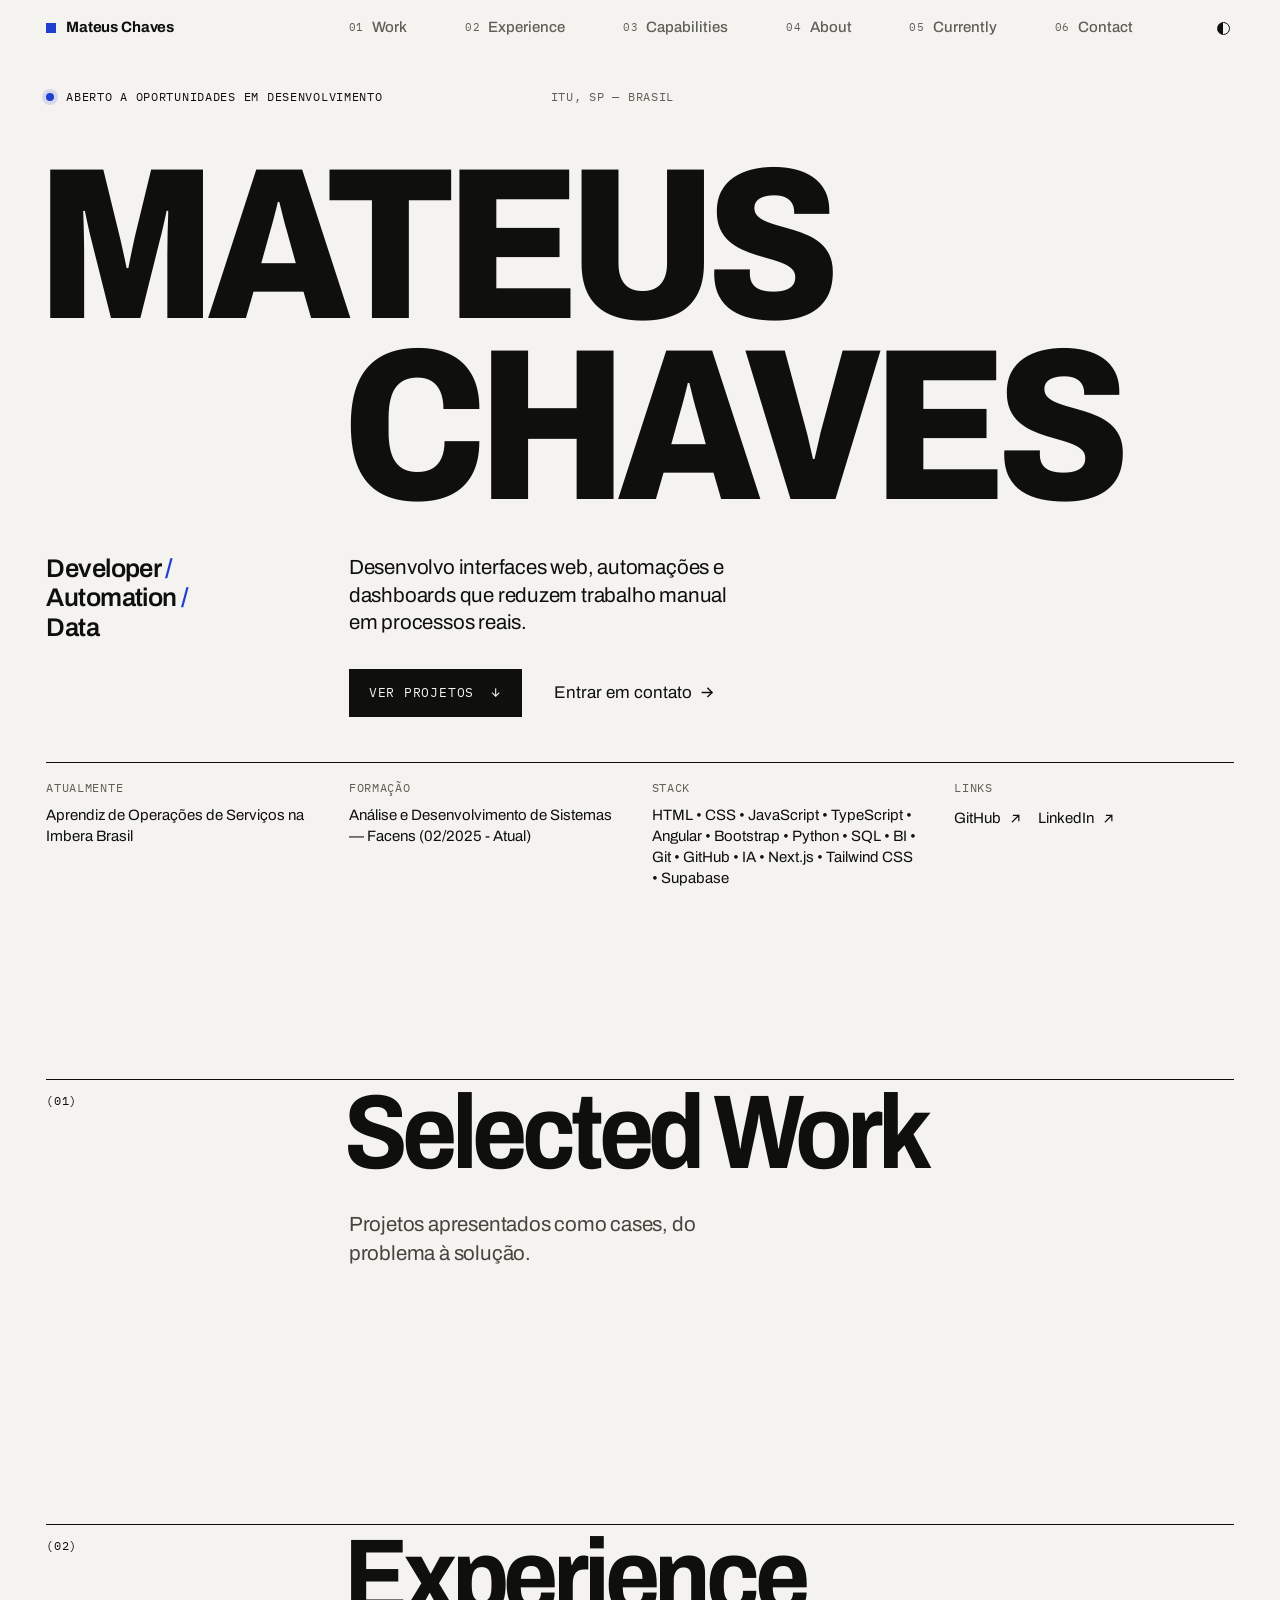
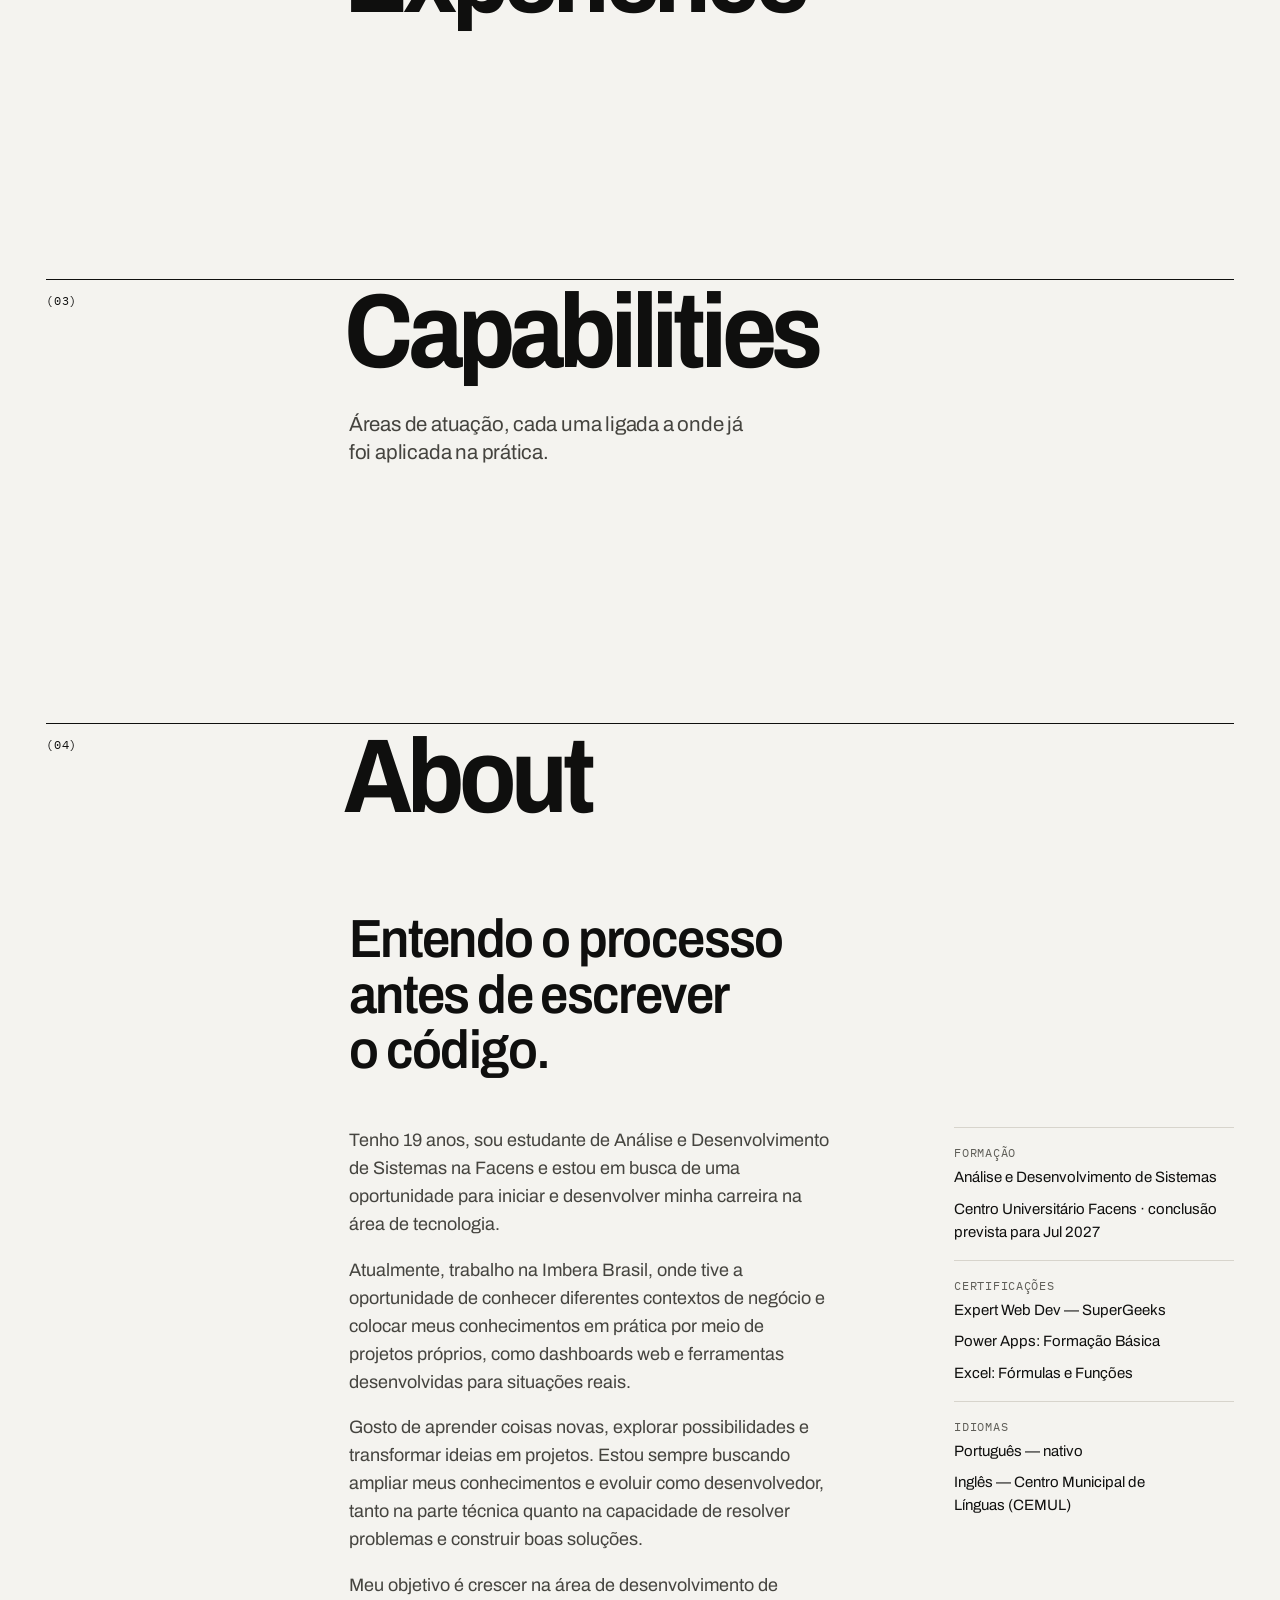
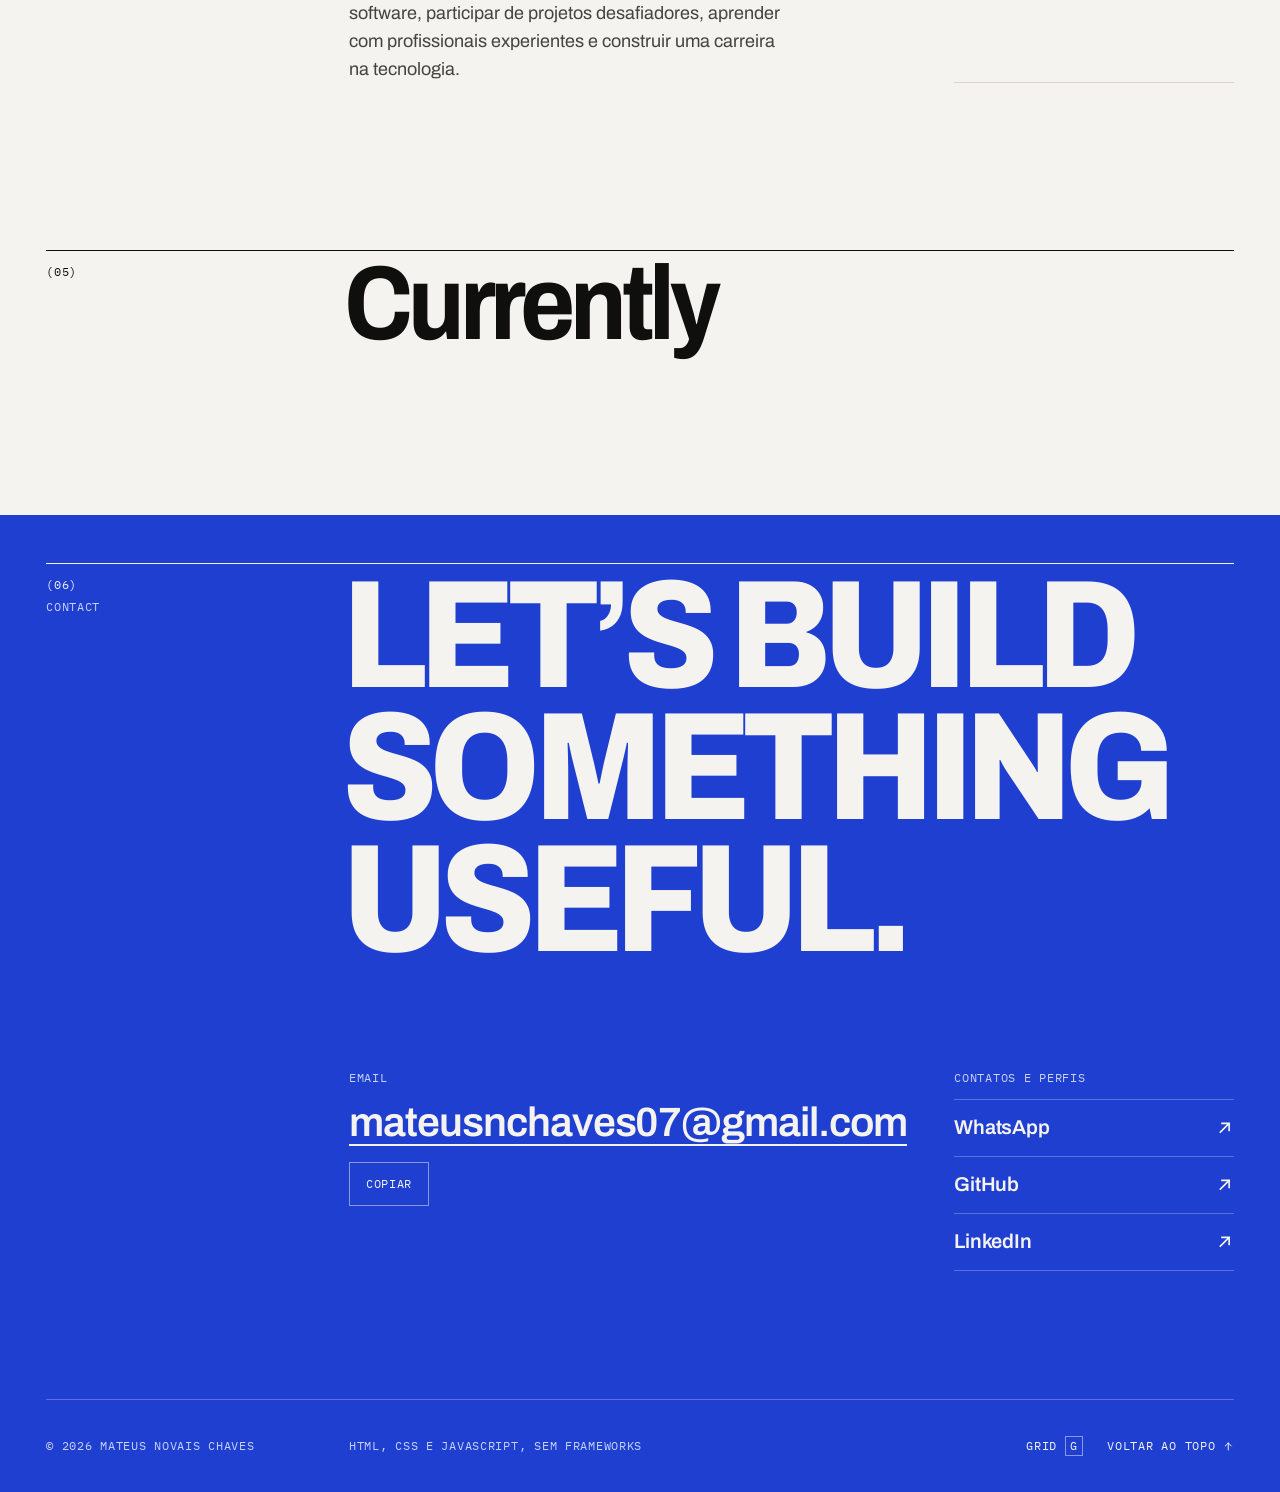
==== commit 1c6ebd55: "Adiciona retrato em retícula no hero e globo no contato Retrato em quadrados cobalto montado a parti" ====
--- a/index.html
+++ b/index.html
@@ -351,7 +351,10 @@
       </section>
 
       <section class="contact" id="contact" aria-labelledby="contact-title" data-section>
-        <div class="container">
+        <div class="contact__globe" aria-hidden="true" data-globe>
+          <canvas></canvas>
+        </div>
+        <div class="container contact__inner">
           <header class="section-head grid">
             <p class="section-head__label">
               <span class="section-head__index meta">(06)</span>
--- a/src/styles/sections.css
+++ b/src/styles/sections.css
@@ -1,12 +1,15 @@
 /* ——— Hero ——— */
 
 .hero {
+  position: relative;
   display: flex;
   padding-top: calc(var(--header-height) + clamp(1rem, 3.5vh, 3rem));
   padding-bottom: var(--space-5);
 }
 
 .hero__inner {
+  position: relative;
+  z-index: 1;
   display: flex;
   flex-direction: column;
 }
@@ -19,6 +22,26 @@
 .hero__status,
 .hero__location {
   grid-column: 1 / -1;
+}
+
+/* Retrato em retícula (interactions/portrait.js): atrás do texto, no canto superior direito. */
+.hero__portrait {
+  position: absolute;
+  top: calc(var(--header-height) + 1rem);
+  right: var(--margin);
+  z-index: 0;
+  width: 62vw;
+  aspect-ratio: 1;
+  pointer-events: none;
+  opacity: 0.35;
+  /* A camiseta não termina num corte reto: os pontos somem na base. */
+  mask-image: linear-gradient(#000 62%, transparent 96%);
+}
+
+.hero__portrait canvas {
+  display: block;
+  width: 100%;
+  height: 100%;
 }
 
 .hero__title {
@@ -172,6 +195,24 @@
 
   .hero__intro {
     grid-column: 4 / span 6;
+  }
+}
+
+/* Desktop: o retrato aparece inteiro à direita, e a localização vai para a esquerda, ao lado do status. */
+@media (min-width: 64em) {
+  .hero__portrait {
+    top: var(--header-height);
+    width: min(28vw, 30rem);
+    opacity: 1;
+  }
+
+  .hero__status {
+    grid-column: 1 / span 5;
+  }
+
+  .hero__location {
+    grid-column: 6 / span 3;
+    justify-self: start;
   }
 }
 
@@ -844,6 +885,65 @@
   color: var(--color-on-cobalt);
 }
 
+/* Globo de pontos (interactions/contact-globe.js): atrás do título, à direita. */
+.contact {
+  position: relative;
+  overflow: hidden;
+}
+
+.contact__inner {
+  position: relative;
+  z-index: 1;
+  pointer-events: none;
+}
+
+.contact__inner a,
+.contact__inner button {
+  pointer-events: auto;
+}
+
+.contact__globe {
+  position: absolute;
+  top: clamp(3rem, 6vw, 5rem);
+  right: calc(var(--margin) - 18vw);
+  z-index: 0;
+  width: 72vw;
+  opacity: 0;
+  transition: opacity 1600ms var(--ease-out);
+}
+
+.contact__globe.is-visible {
+  opacity: 0.55;
+}
+
+.contact__globe canvas {
+  display: block;
+  width: 100%;
+  aspect-ratio: 1;
+}
+
+@media (hover: hover) and (pointer: fine) {
+  .contact__globe canvas {
+    cursor: grab;
+  }
+
+  .contact__globe.is-dragging canvas {
+    cursor: grabbing;
+  }
+}
+
+@media (min-width: 64em) {
+  .contact__globe {
+    top: clamp(4rem, 7vw, 7rem);
+    right: var(--margin);
+    width: min(40vw, 42rem);
+  }
+
+  .contact__globe.is-visible {
+    opacity: 1;
+  }
+}
+
 .contact__title {
   font-size: 15vw;
   font-weight: 800;
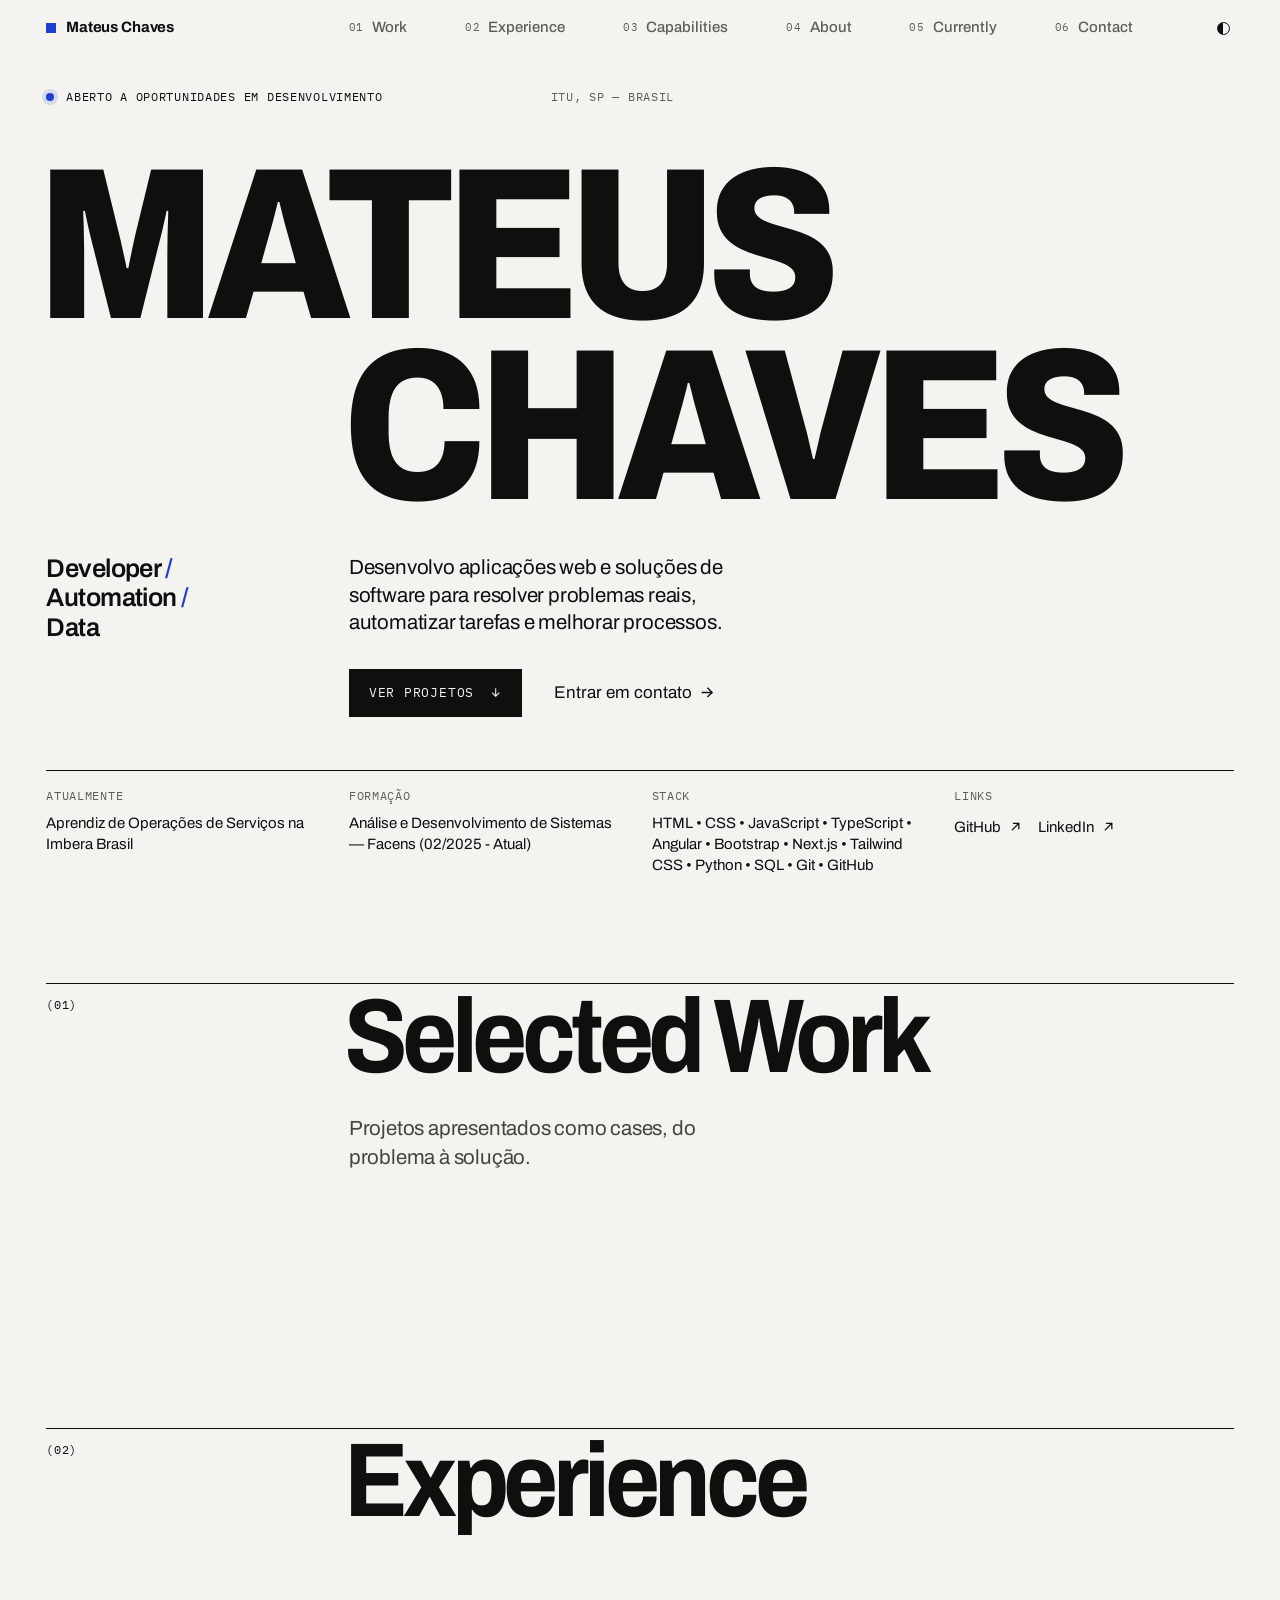
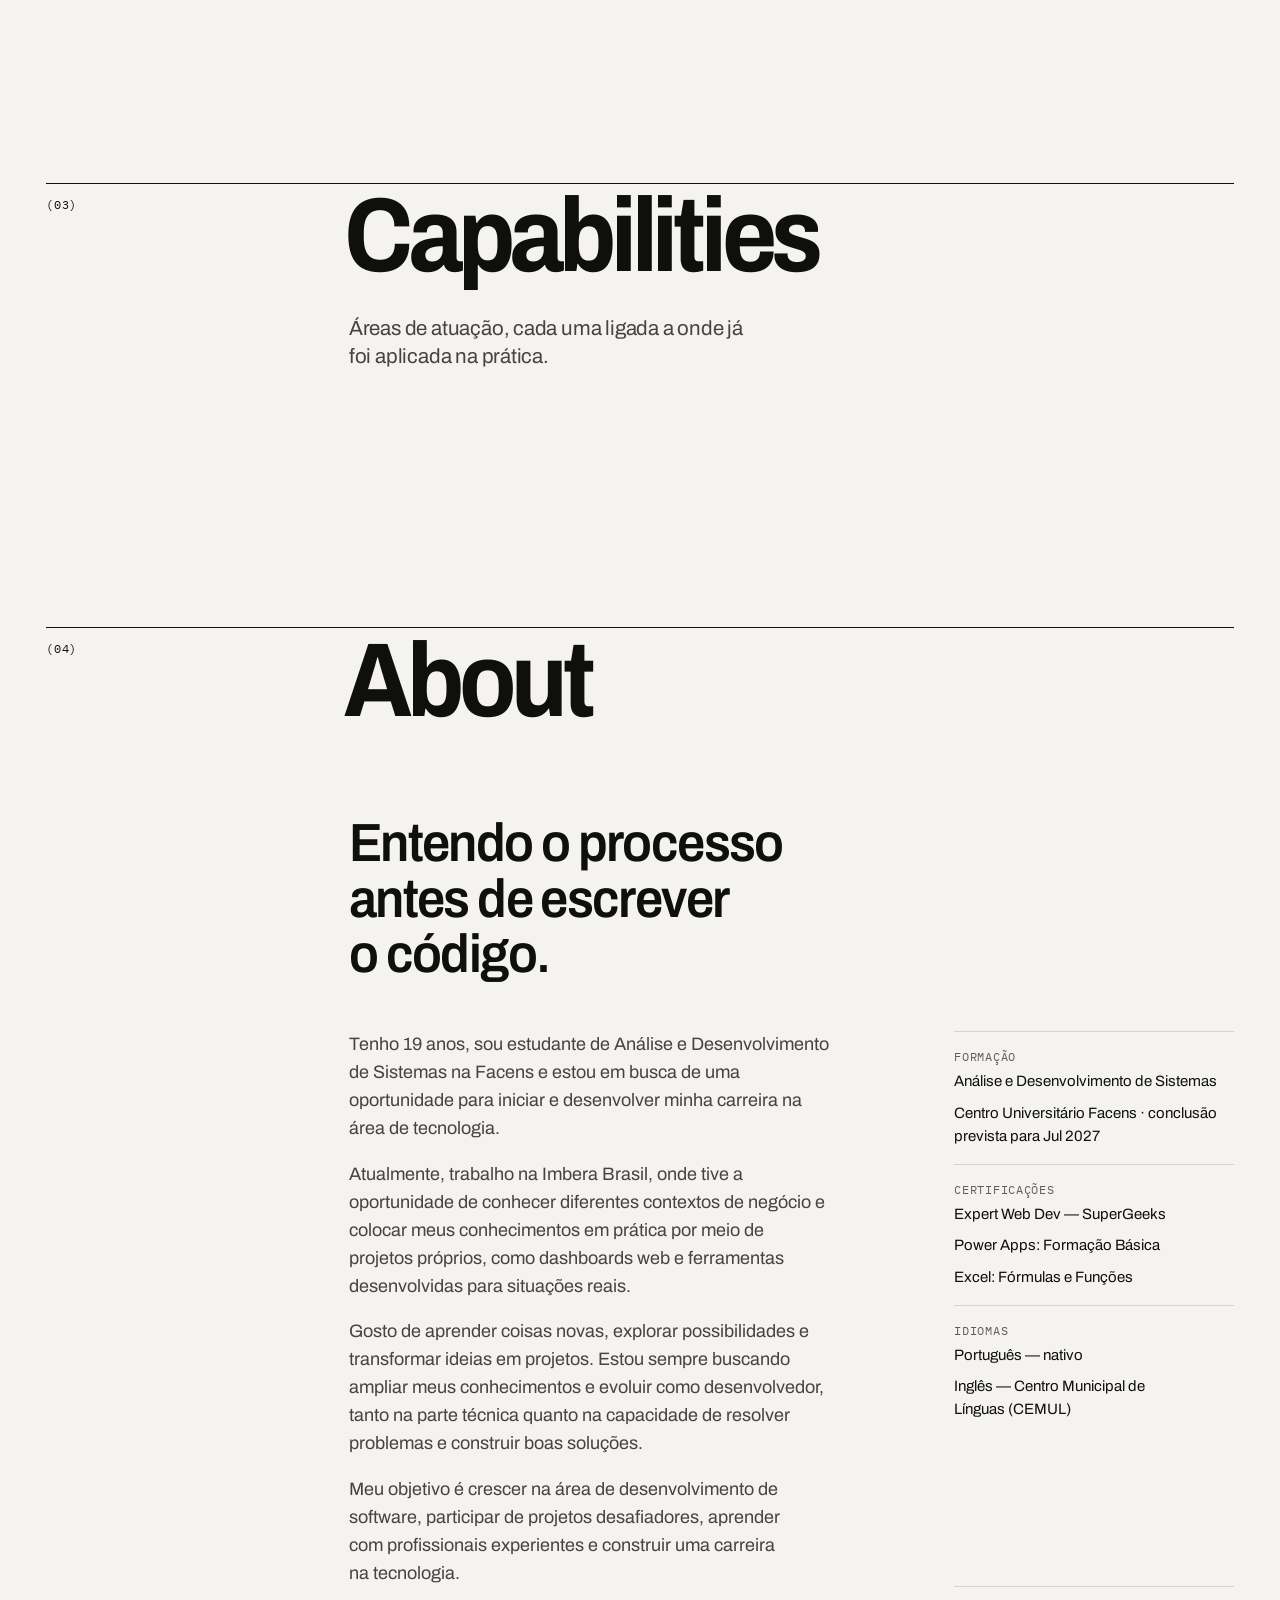
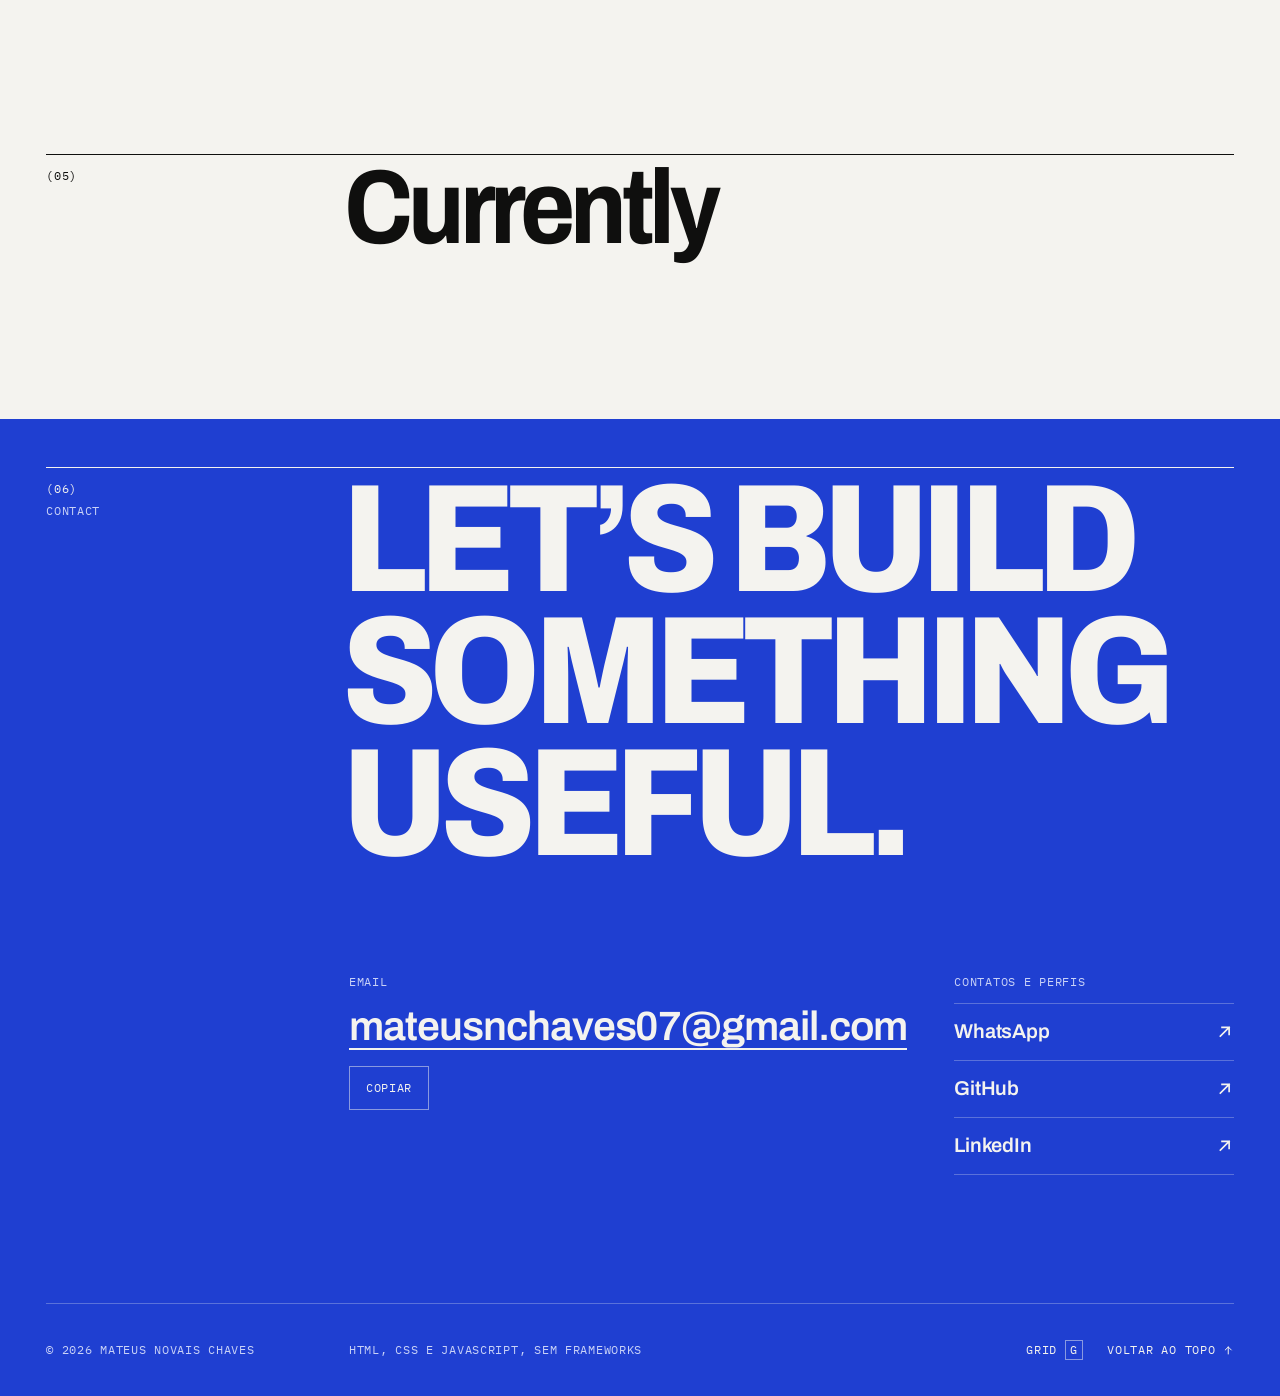
==== commit 419fec8e: "Atualiza hero, stack e projetos; reduz espaço após o hero" ====
--- a/index.html
+++ b/index.html
@@ -8,15 +8,15 @@
     <meta name="author" content="Mateus Novais Chaves">
     <meta name="color-scheme" content="light">
     <meta name="theme-color" content="#f4f3ef">
-    <link rel="canonical" href="https://mateusnchaves.github.io/">
+    <link rel="canonical" href="https://mateusnchaves.github.io/Portfolio/">
 
     <meta property="og:type" content="website">
     <meta property="og:locale" content="pt_BR">
     <meta property="og:site_name" content="Mateus Chaves">
     <meta property="og:title" content="Mateus Chaves — Developer / Automation / Data">
     <meta property="og:description" content="Desenvolvimento web, automação de processos e dados.">
-    <meta property="og:url" content="https://mateusnchaves.github.io/">
-    <meta property="og:image" content="https://mateusnchaves.github.io/assets/og-image.png">
+    <meta property="og:url" content="https://mateusnchaves.github.io/Portfolio/">
+    <meta property="og:image" content="https://mateusnchaves.github.io/Portfolio/assets/og-image.png">
     <meta property="og:image:width" content="1200">
     <meta property="og:image:height" content="630">
     <meta property="og:image:alt" content="Mateus Chaves — Developer / Automation / Data">
@@ -60,7 +60,7 @@
         "@type": "Person",
         "name": "Mateus Novais Chaves",
         "alternateName": "Mateus Chaves",
-        "url": "https://mateusnchaves.github.io/",
+        "url": "https://mateusnchaves.github.io/Portfolio/",
         "email": "mailto:mateusnchaves07@gmail.com",
         "jobTitle": "Aprendiz de Operações de Serviços",
         "worksFor": { "@type": "Organization", "name": "Imbera Brasil" },
@@ -100,7 +100,6 @@
       </div>
     </div>
     <script>
-      // Contador da tela de entrada: sobe de 000 a 100 em ~1,4s (segura em 90 até a página carregar) e sai para cima.
       (function () {
         var root = document.documentElement;
         if (!root.classList.contains('is-loading')) return;
@@ -194,7 +193,7 @@
             </p>
             <div class="hero__intro" data-intro style="--i: 3">
               <p class="hero__statement">
-                Desenvolvo interfaces web, automações e dashboards que reduzem trabalho manual em processos reais.
+                Desenvolvo aplicações web e soluções de software para resolver problemas reais, automatizar tarefas e melhorar processos.
               </p>
               <div class="hero__actions">
                 <a class="button" href="#work">
@@ -220,7 +219,7 @@
             </div>
             <div class="fact">
               <dt class="meta">Stack</dt>
-              <dd>HTML • CSS • JavaScript • TypeScript • Angular • Bootstrap • Python • SQL • BI • Git • GitHub • IA • Next.js • Tailwind CSS • Supabase</dd>
+              <dd>HTML • CSS • JavaScript • TypeScript • Angular • Bootstrap • Next.js • Tailwind CSS • Python • SQL • Git • GitHub</dd>
             </div>
             <div class="fact">
               <dt class="meta">Links</dt>
--- a/src/styles/tokens.css
+++ b/src/styles/tokens.css
@@ -10,7 +10,7 @@
   --color-line: #d7d4cc;
   --color-cobalt: #1f3fd1;
   --color-cobalt-tint: rgb(31 63 209 / 0.06);
-  /* Fundo cobalto com texto claro (contato, rodapé, seleção). No claro é igual ao acento. */
+  /* Fundo cobalto com texto claro (contato, rodapé, seleção). */
   --color-cobalt-fill: var(--color-cobalt);
   --color-on-cobalt: #f4f3ef;
   --color-on-cobalt-2: #c9d2f7;
--- a/src/styles/layout.css
+++ b/src/styles/layout.css
@@ -271,6 +271,11 @@
   padding-top: var(--section-space);
 }
 
+/* Logo depois do hero, que já fecha com a linha dos fatos, metade do respiro basta. */
+.hero + .section {
+  padding-top: calc(var(--section-space) / 2);
+}
+
 .section-head {
   row-gap: var(--space-5);
   margin-bottom: clamp(3rem, 7vw, 6.5rem);
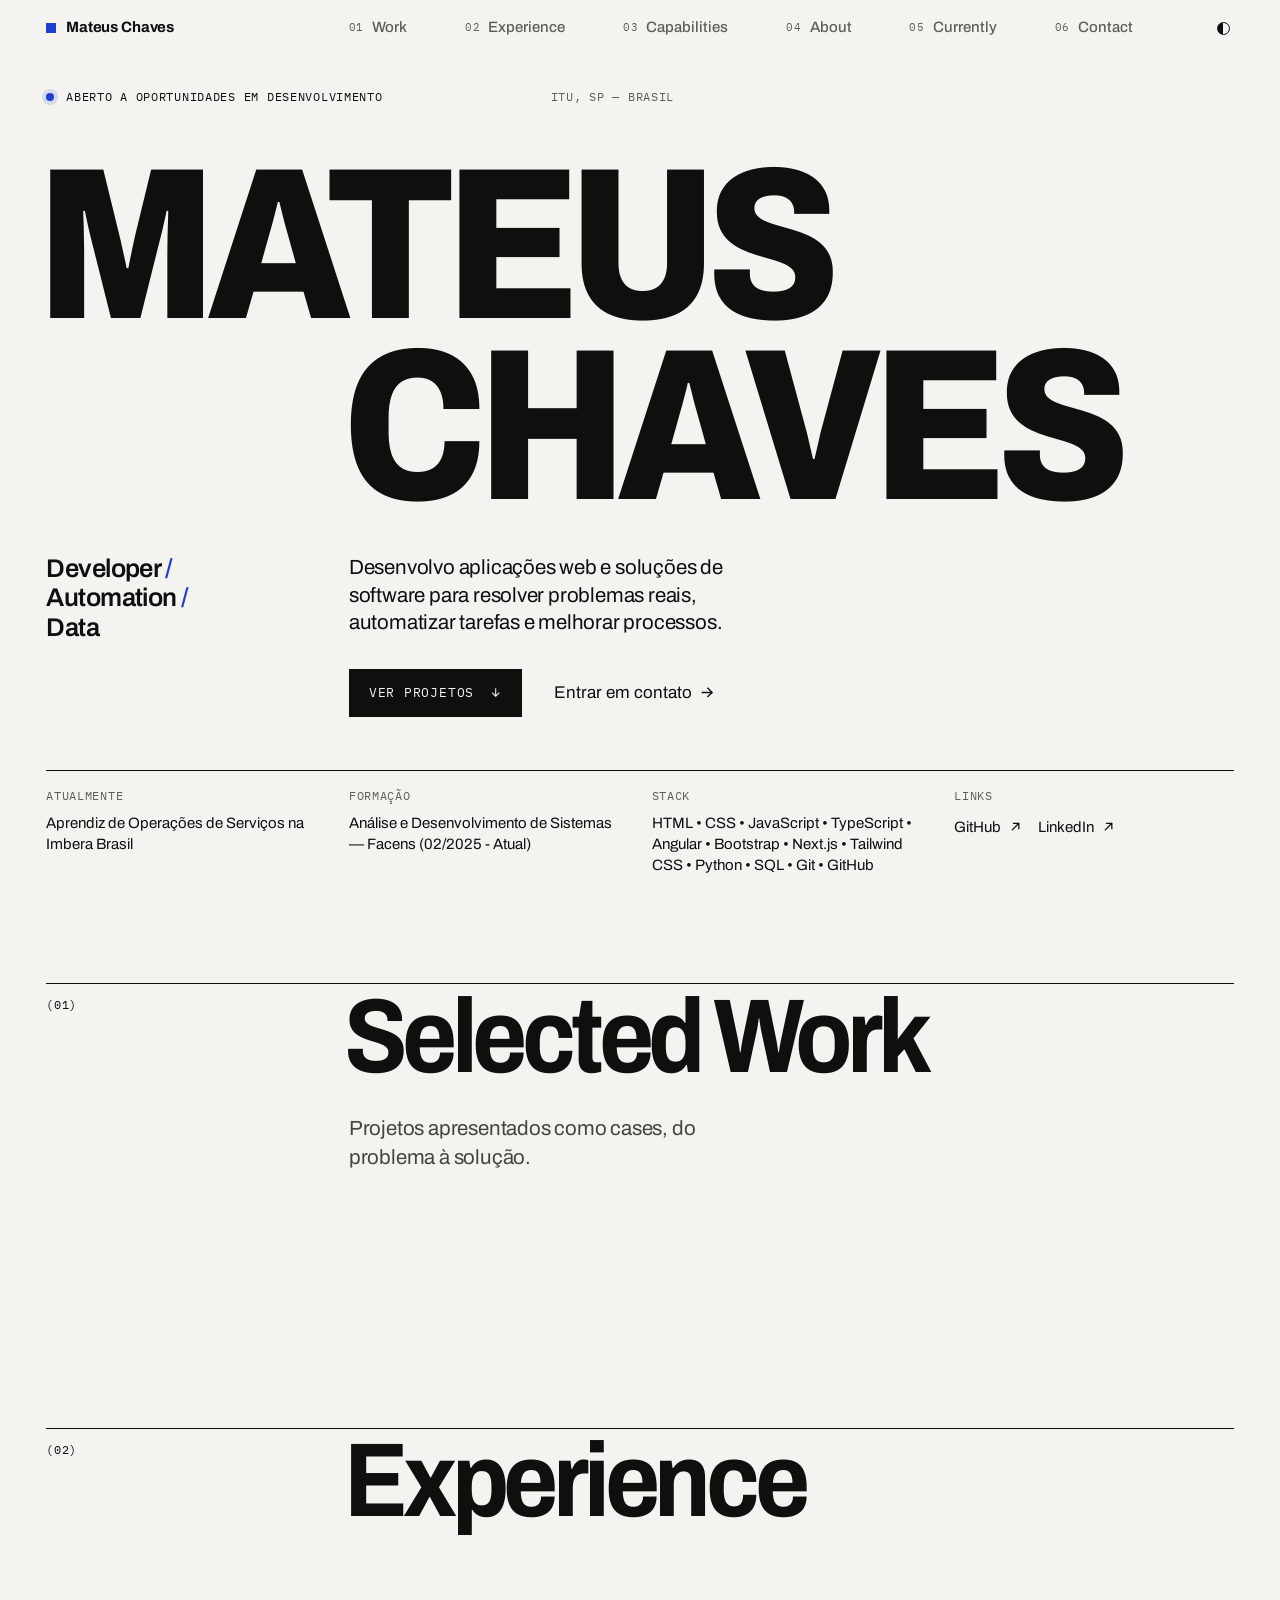
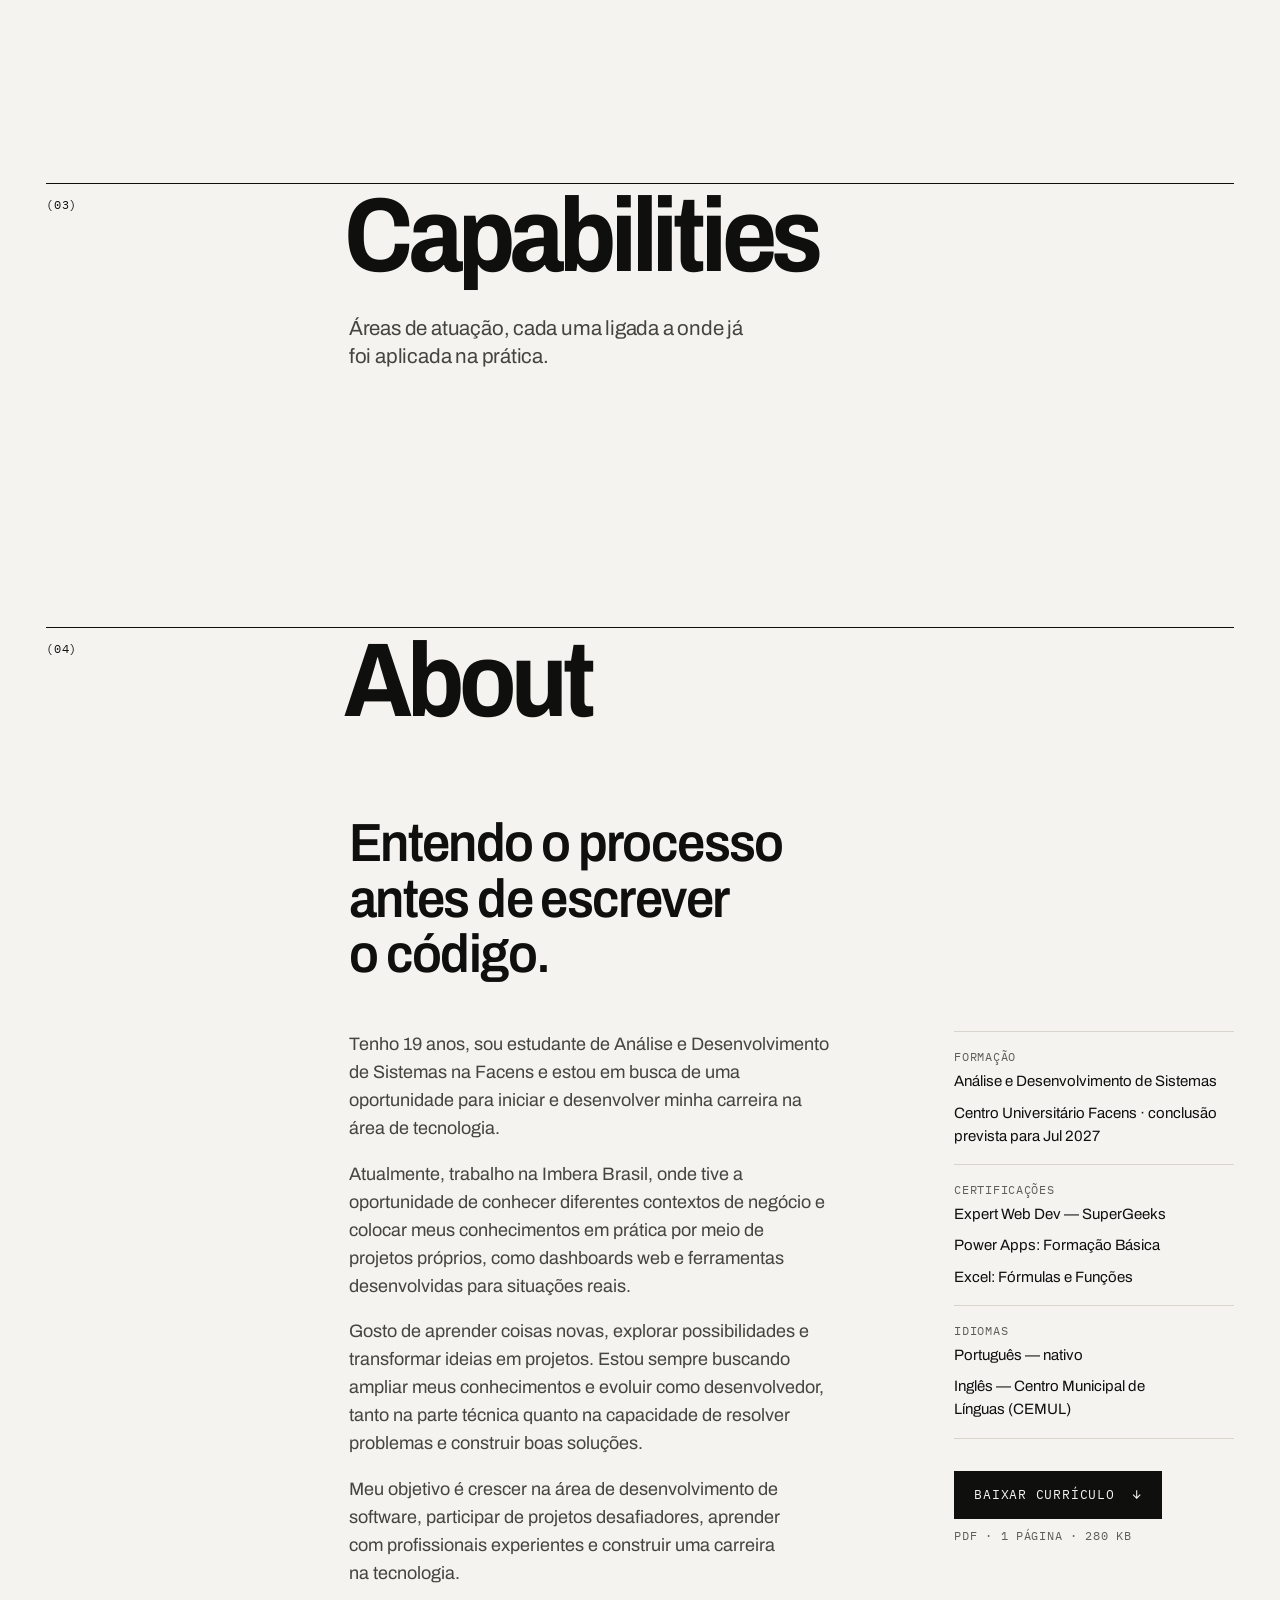
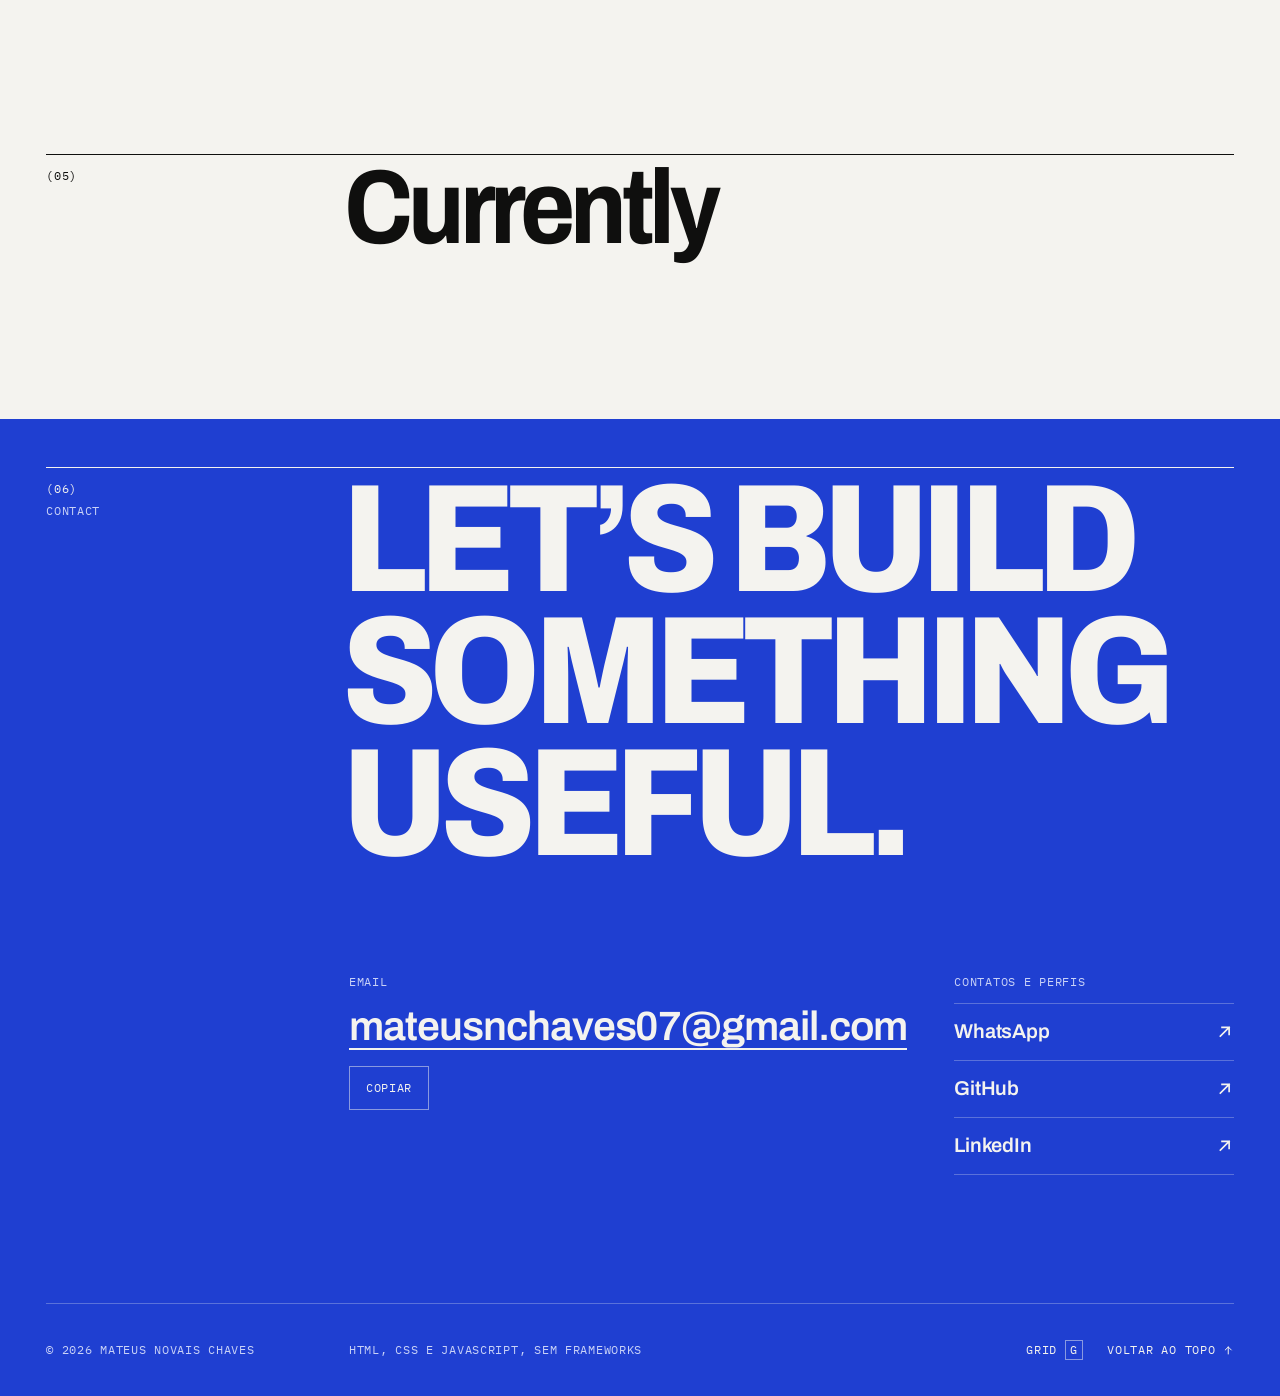
==== commit 8b774142: "About: adiciona botão de currículo em PDF" ====
--- a/index.html
+++ b/index.html
@@ -314,24 +314,33 @@
               </p>
             </div>
 
-            <dl class="about__facts" data-reveal>
-              <div class="about__fact">
-                <dt class="meta">Formação</dt>
-                <dd>Análise e Desenvolvimento de Sistemas</dd>
-                <dd>Centro Universitário Facens · conclusão prevista para Jul 2027</dd>
+            <div class="about__side" data-reveal>
+              <dl class="about__facts">
+                <div class="about__fact">
+                  <dt class="meta">Formação</dt>
+                  <dd>Análise e Desenvolvimento de Sistemas</dd>
+                  <dd>Centro Universitário Facens · conclusão prevista para Jul 2027</dd>
+                </div>
+                <div class="about__fact">
+                  <dt class="meta">Certificações</dt>
+                  <dd>Expert Web Dev — SuperGeeks</dd>
+                  <dd>Power Apps: Formação Básica</dd>
+                  <dd>Excel: Fórmulas e Funções</dd>
+                </div>
+                <div class="about__fact">
+                  <dt class="meta">Idiomas</dt>
+                  <dd>Português — nativo</dd>
+                  <dd>Inglês — Centro Municipal de Línguas (CEMUL)</dd>
+                </div>
+              </dl>
+              <div class="about__cv">
+                <a class="button" href="assets/curriculo-mateus-chaves.pdf" download="Curriculo - Mateus Chaves.pdf">
+                  Baixar currículo
+                  <svg class="icon" aria-hidden="true" focusable="false"><use href="#icon-arrow-s"></use></svg>
+                </a>
+                <p class="meta">PDF · 1 página · 280 KB</p>
               </div>
-              <div class="about__fact">
-                <dt class="meta">Certificações</dt>
-                <dd>Expert Web Dev — SuperGeeks</dd>
-                <dd>Power Apps: Formação Básica</dd>
-                <dd>Excel: Fórmulas e Funções</dd>
-              </div>
-              <div class="about__fact">
-                <dt class="meta">Idiomas</dt>
-                <dd>Português — nativo</dd>
-                <dd>Inglês — Centro Municipal de Línguas (CEMUL)</dd>
-              </div>
-            </dl>
+            </div>
           </div>
         </div>
       </section>
--- a/src/styles/sections.css
+++ b/src/styles/sections.css
@@ -541,7 +541,8 @@
   grid-column: 1 / -1;
 }
 
-.timeline::before {
+.timeline::before,
+.timeline::after {
   content: "";
   position: absolute;
   top: 0.5rem;
@@ -551,8 +552,17 @@
   background-color: var(--color-line);
 }
 
+/* Linha cobalto que se pinta conforme a rolagem (interactions/timeline.js define --progress). */
+.timeline::after {
+  background-color: var(--color-cobalt);
+  transform: scaleY(var(--progress, 1));
+  transform-origin: top;
+}
+
 .timeline__item {
   position: relative;
+  /* Acima da linha da timeline, para os quadrados cobrirem o traço cobalto. */
+  z-index: 1;
   padding-bottom: var(--space-8);
 }
 
@@ -576,6 +586,24 @@
   background-color: var(--color-cobalt);
 }
 
+/* O cargo atual pulsa de leve, como o status "Aberto a oportunidades" do hero. */
+@media (prefers-reduced-motion: no-preference) {
+  .timeline__item.is-current::before {
+    animation: timeline-pulse 2400ms ease-out infinite;
+  }
+}
+
+@keyframes timeline-pulse {
+  from {
+    box-shadow: 0 0 0 0 color-mix(in srgb, var(--color-cobalt) 45%, transparent);
+  }
+
+  70%,
+  to {
+    box-shadow: 0 0 0 0.5rem transparent;
+  }
+}
+
 .timeline__period,
 .timeline__content {
   padding-left: var(--space-6);
@@ -623,6 +651,70 @@
   margin-top: var(--space-5);
 }
 
+/* Tecnologias ligadas ao texto: passar o mouse na tag acende os trechos, e vice-versa. */
+.skill-mark {
+  background: none;
+  color: inherit;
+  text-decoration: underline dotted color-mix(in srgb, var(--color-ink-3) 60%, transparent);
+  text-underline-offset: 0.25em;
+  transition:
+    color var(--duration-fast) ease,
+    background-color var(--duration-fast) ease;
+}
+
+.skill-mark.is-lit {
+  background-color: var(--color-cobalt-tint);
+  color: var(--color-cobalt);
+  text-decoration-color: var(--color-cobalt);
+}
+
+.tag--linked {
+  cursor: default;
+  transition:
+    color var(--duration-fast) ease,
+    border-color var(--duration-fast) ease;
+}
+
+.tag--linked.is-lit {
+  border-color: var(--color-cobalt);
+  color: var(--color-cobalt);
+}
+
+/* Barra do período na empresa: um segmento por cargo, proporcional à duração. */
+.org__span {
+  display: grid;
+  gap: var(--space-2);
+  max-width: 18rem;
+  margin-top: var(--space-4);
+}
+
+.org__bar {
+  display: flex;
+  gap: 2px;
+  height: 0.375rem;
+}
+
+.org__segment {
+  flex-basis: 0;
+  background-color: var(--color-ink-3);
+  transform-origin: left;
+  transition: transform 900ms var(--ease-out) calc(300ms + var(--i, 0) * 250ms);
+}
+
+.org__segment.is-current {
+  background-color: var(--color-cobalt);
+}
+
+.has-reveal .org__aside:not(.is-revealed) .org__segment {
+  transform: scaleX(0);
+}
+
+.org__ticks {
+  display: flex;
+  justify-content: space-between;
+  color: var(--color-ink-3);
+}
+
 @media (min-width: 64em) {
   .org__aside {
     position: sticky;
@@ -755,9 +847,25 @@
   font-size: 1.125rem;
 }
 
+.about__side {
+  display: grid;
+  grid-column: 1 / -1;
+  align-content: start;
+  gap: var(--space-6);
+}
+
 .about__facts {
-  grid-column: 1 / -1;
   border-bottom: var(--rule);
+}
+
+.about__cv {
+  display: grid;
+  justify-items: start;
+  gap: var(--space-2);
+}
+
+.about__cv .meta {
+  color: var(--color-ink-3);
 }
 
 .about__fact {
@@ -780,7 +888,7 @@
     grid-column: 1 / span 7;
   }
 
-  .about__facts {
+  .about__side {
     grid-column: 8 / -1;
   }
 }
@@ -794,7 +902,7 @@
     grid-column: 4 / span 5;
   }
 
-  .about__facts {
+  .about__side {
     grid-column: 10 / -1;
   }
 }
